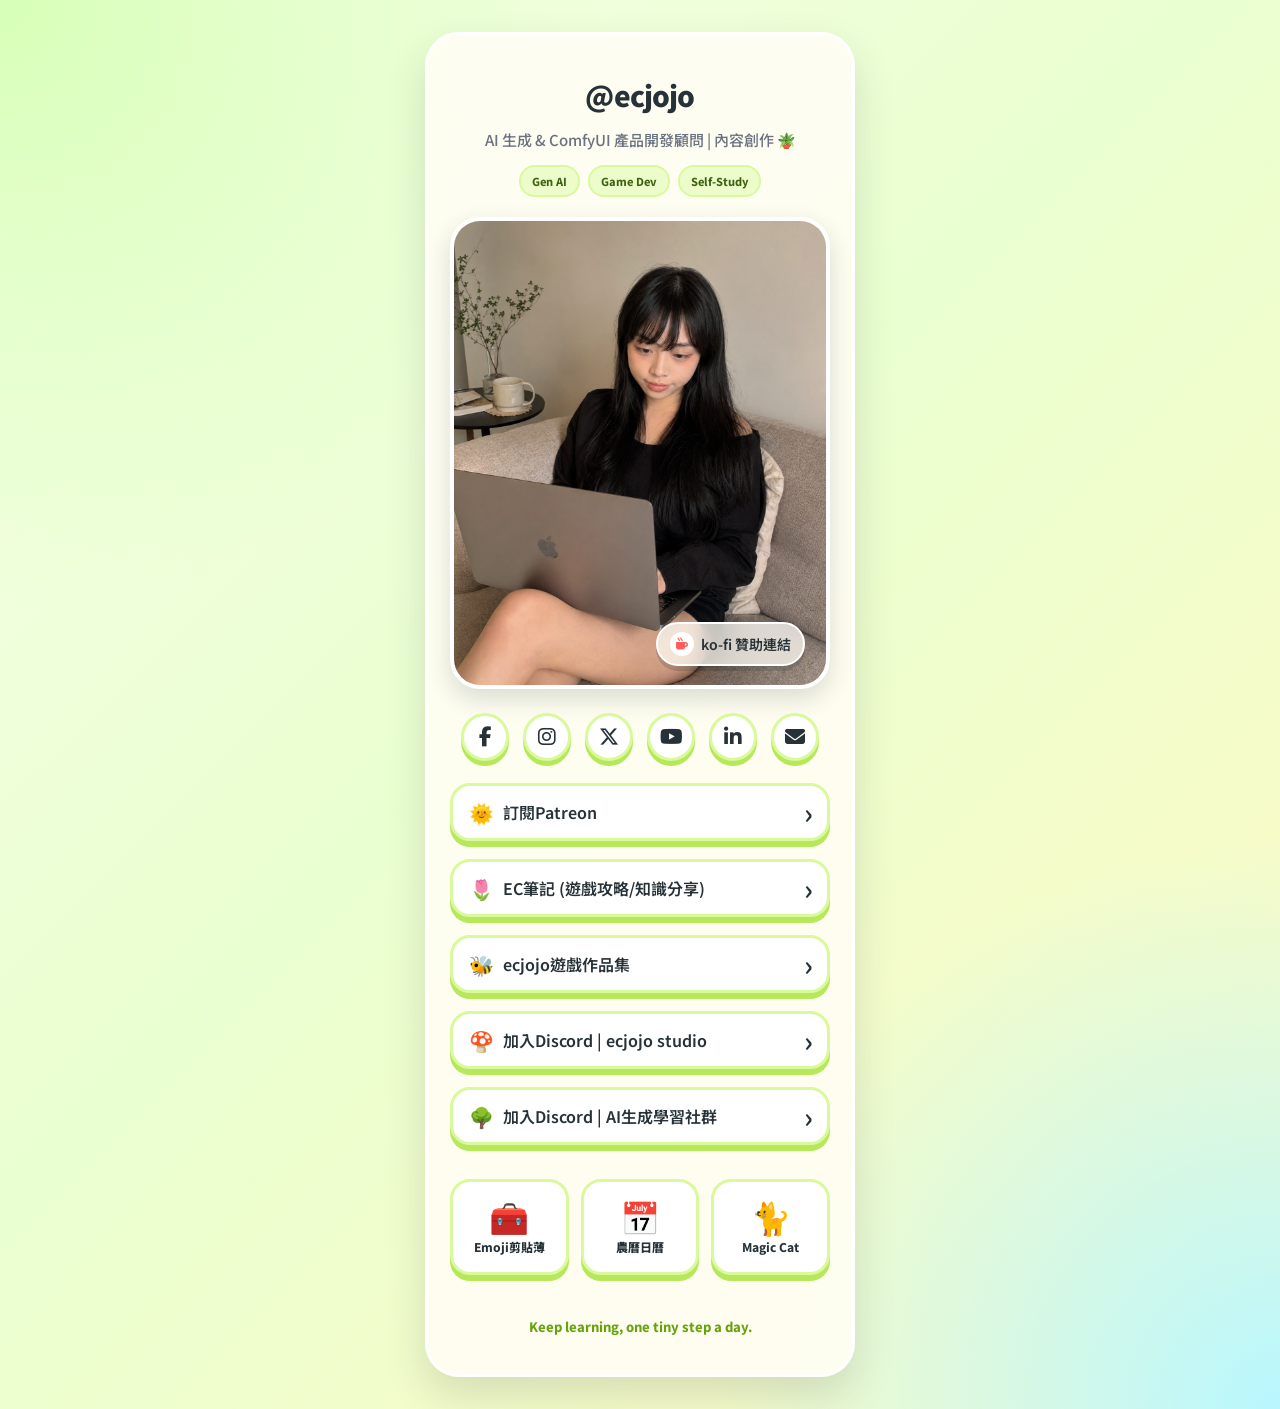
==== index.html @ 1afd91d9 "TT" ====
<!DOCTYPE html>
<html lang="zh-Hant">
<head>
  <meta charset="UTF-8" />
  <meta name="viewport" content="width=device-width, initial-scale=1.0" />

  <title>@ecjojo - GenAI & GameDev</title>
  <meta name="description" content="JoJo 的個人連結頁面，分享 AI、學習筆記、創作與日常。" />


  <link rel="stylesheet" href="style.css" />

  <link rel="preconnect" href="https://fonts.googleapis.com">
  <link rel="preconnect" href="https://fonts.gstatic.com" crossorigin>
  <link
    href="https://fonts.googleapis.com/css2?family=Noto+Sans+TC:wght@400;500;700;900&display=swap"
    rel="stylesheet"
  />

  <!-- Brand Icons -->
  <link
    rel="stylesheet"
    href="https://cdnjs.cloudflare.com/ajax/libs/font-awesome/6.5.2/css/all.min.css"
  />
</head>

<body>
  <main class="page">
    <section class="card">

      <h1>@ecjojo</h1>

      <p class="bio">
        AI 生成 & ComfyUI 產品開發顧問 | 內容創作 🪴
      </p>

      <div class="badge-row">
        <span class="badge">Gen AI</span>
        <span class="badge">Game Dev</span>
        <span class="badge">Self-Study</span>
      </div>

      <div class="avatar-wrap">
        <img
          class="avatar"
          src="img/home_work_3.png"
          alt="JoJo avatar"
        />

        <a
          class="kofi-badge"
          href="https://ko-fi.com/ecjojo"
          target="_blank"
          rel="noopener noreferrer"
          aria-label="贊助 JoJo on Ko-fi"
          title="贊助 JoJo"
        >
          <span class="kofi-icon">
            <i class="fa-solid fa-mug-hot"></i>
          </span>
          <span>ko-fi 贊助連結</span>
        </a>
      </div>


      
      <nav class="social-links" aria-label="社交平台連結">


        <a
          class="social-button"
          href="https://www.facebook.com/chauyihei"
          target="_blank"
          rel="noopener noreferrer"
          aria-label="Facebook"
          title="Facebook"
        >
          <i class="fa-brands fa-facebook-f"></i>
        </a>

        <a
          class="social-button"
          href="https://www.instagram.com/ecjojo"
          target="_blank"
          rel="noopener noreferrer"
          aria-label="Instagram"
          title="Instagram"
        >
          <i class="fa-brands fa-instagram"></i>
        </a>

        <a
          class="social-button"
          href="https://x.com/ecjojoDev"
          target="_blank"
          rel="noopener noreferrer"
          aria-label="X"
          title="X"
        >
          <i class="fa-brands fa-x-twitter"></i>
        </a>

        <a
          class="social-button"
          href="https://youtube.com/@ecjojoDev"
          target="_blank"
          rel="noopener noreferrer"
          aria-label="YouTube"
          title="YouTube"
        >
          <i class="fa-brands fa-youtube"></i>
        </a>

        <a
        class="social-button"
        href="https://www.linkedin.com/in/ecjojo/"
        target="_blank"
        rel="noopener noreferrer"
        aria-label="LinkedIn"
        title="LinkedIn"
      >
        <i class="fa-brands fa-linkedin-in"></i>
      </a>

        <a
          class="social-button"
          href="mailto:ecjojostudio@gmail.com"
          aria-label="Email"
          title="Email"
        >
          <i class="fa-solid fa-envelope"></i>
        </a>
      </nav>
      <nav class="links" aria-label="個人連結">

        <a class="link-button" href="https://www.patreon.com/cw/ecjojoDev" target="_blank" rel="noopener noreferrer">
          <span class="icon">🌞</span>
          訂閱Patreon
          <span class="arrow">›</span>
        </a>

        <a class="link-button" href="https://ecjojo.blogspot.com/" target="_blank" rel="noopener noreferrer">
          <span class="icon">🌷</span>
          EC筆記 (遊戲攻略/知識分享)
          <span class="arrow">›</span>
        </a>

        <a class="link-button" href="https://ecjojo.itch.io/" target="_blank" rel="noopener noreferrer">
          <span class="icon">🐝</span>
          ecjojo遊戲作品集
          <span class="arrow">›</span>
        </a>

        <a class="link-button" href="https://discord.gg/2ZTYwAYaka" target="_blank" rel="noopener noreferrer">
          <span class="icon">🍄</span>
          加入Discord | ecjojo studio
          <span class="arrow">›</span>
        </a>

                <a class="link-button" href="https://discord.gg/7cDb4vSH3z" target="_blank" rel="noopener noreferrer">
          <span class="icon">🌳</span>
          加入Discord | AI生成學習社群
          <span class="arrow">›</span>
        </a>

      </nav>

      <section class="tools-section" aria-labelledby="tools-title">

        <nav class="tool-links" aria-label="實用工具連結">
          <a
            class="tool-button"
            href="https://ecjojo.github.io/toolbox/"
            target="_blank"
            rel="noopener noreferrer"
            aria-label="EC 工具箱"
            title="EC 工具箱"
          >
            <span class="tool-emoji" aria-hidden="true">🧰</span>
            <span class="tool-name">Emoji剪貼薄</span>
          </a>

          <a
            class="tool-button"
            href="https://eccalendar.vercel.app/"
            target="_blank"
            rel="noopener noreferrer"
            aria-label="EC 日曆"
            title="EC 日曆"
          >
            <span class="tool-emoji" aria-hidden="true">📅</span>
            <span class="tool-name">農曆日曆</span>
          </a>

          <a
            class="tool-button"
            href="https://magic-cat.vercel.app/"
            target="_blank"
            rel="noopener noreferrer"
            aria-label="Magic Cat"
            title="Magic Cat"
          >
            <span class="tool-emoji" aria-hidden="true">🐈</span>
            <span class="tool-name">Magic Cat</span>
          </a>
        </nav>
      </section>


      <footer>
        <p>Keep learning, one tiny step a day.</p>
      </footer>

    </section>
  </main>
</body>
</html>
---- style.css ----
:root {
  --green: #58cc02;
  --green-dark: #46a302;
  --green-light: #d7ffb8;
  --yellow: #ffc800;
  --cream: #fffdf4;
  --text: #263238;
  --muted: #6b7280;
  --border: #d9f99d;
  --shadow: 0 18px 40px rgba(38, 50, 56, 0.15);
}

* {
  box-sizing: border-box;
}

html {
  min-height: 100%;
}

body {
  margin: 0;
  min-height: 100vh;
  font-family: "Noto Sans TC", system-ui, -apple-system, BlinkMacSystemFont, sans-serif;
  color: var(--text);
  background:
    radial-gradient(circle at top left, #d7ffb8 0, transparent 32%),
    radial-gradient(circle at bottom right, #b8f7ff 0, transparent 30%),
    linear-gradient(135deg, #f7ffe8 0%, #eaffd0 45%, #fef9c3 100%);
}

.page {
  min-height: 100vh;
  padding: 32px 16px;
  display: flex;
  align-items: center;
  justify-content: center;
}

.card {
  position: relative;
  width: 100%;
  max-width: 430px;
  padding: 34px 22px 38px;
  background: rgba(255, 253, 244, 0.92);
  border: 3px solid #ffffff;
  border-radius: 34px;
  box-shadow: var(--shadow);
  text-align: center;
  overflow: hidden;
}

.card > * {
  position: relative;
  z-index: 1;
}

h1 {
  margin: 6px 0 12px;
  font-size: 28px;
  font-weight: 900;
  letter-spacing: -0.03em;
}

.bio {
  margin: 0 auto;
  max-width: 340px;
  font-size: 15px;
  line-height: 1.7;
  color: var(--muted);
  font-weight: 500;
}

.badge-row {
  display: flex;
  justify-content: center;
  flex-wrap: wrap;
  gap: 8px;
  margin: 12px 0 20px;
}

.badge {
  padding: 6px 11px;
  border-radius: 999px;
  background: #ecfccb;
  border: 2px solid var(--border);
  color: #3f6212;
  font-size: 11px;
  font-weight: 800;
}

/* Avatar image + Ko-fi badge */
.avatar-wrap {
  position: relative;
  width: 100%;
  max-width: 380px;
  margin: 0 auto 24px;
}

.avatar {
  display: block;
  width: 100%;
  max-width: 100%;
  border-radius: 30px;
  border: 4px solid white;
  background: #e0f2fe;
  box-shadow: 0 10px 24px rgba(38, 50, 56, 0.16);
}

.kofi-badge {
  position: absolute;
  right: 25px;
  bottom: 23px;
  display: inline-flex;
  align-items: center;
  gap: 7px;
  padding: 8px 12px;
  color: var(--text);
  background: rgba(255, 253, 244, 0.75);
  border: 2px solid #ffffff;
  border-radius: 999px;
  text-decoration: none;

  font-size: 14px;
  font-weight: 600;
  line-height: 1;

  box-shadow: 0 5px 0 rgba(38, 50, 56, 0.18);
  backdrop-filter: blur(8px);
  -webkit-backdrop-filter: blur(8px);

  transform: translateY(0);
  transition:
    transform 0.16s ease,
    box-shadow 0.16s ease,
    background 0.16s ease;
}

.kofi-badge:hover {
  transform: translateY(2px);
  box-shadow: 0 3px 0 rgba(38, 50, 56, 0.18);
  background: #ffffff;
}

.kofi-badge:active {
  transform: translateY(5px);
  box-shadow: 0 0 0 rgba(38, 50, 56, 0.18);
}

.kofi-icon {
  width: 24px;
  height: 24px;

  display: inline-flex;
  align-items: center;
  justify-content: center;

  color: #ff5e5b;
  background: #ffffff;
  border-radius: 30px;
  font-size: 12px;
}

/* Main buttons */
.links {
  display: flex;
  flex-direction: column;
  gap: 18px;
}

.link-button {
  display: flex;
  align-items: center;
  gap: 8px;
  min-height: 48px;
  padding: 12px 14px;
  color: var(--text);
  background: white;
  border: 3px solid #d9f99d;
  border-radius: 20px;
  text-decoration: none;
  font-size: 16px;
  font-weight: 600;
  box-shadow: 0 6px 0 #b6e85a;
  transform: translateY(0);
  transition:
    transform 0.16s ease,
    box-shadow 0.16s ease,
    background 0.16s ease,
    border-color 0.16s ease;
}

.link-button:hover {
  transform: translateY(3px);
  box-shadow: 0 3px 0 #b6e85a;
  background: #f7fee7;
  border-color: var(--green);
}

.link-button:active {
  transform: translateY(6px);
  box-shadow: 0 0 0 #b6e85a;
}

.link-button.primary {
  background: var(--green);
  color: white;
  border-color: var(--green-dark);
  box-shadow: 0 6px 0 var(--green-dark);
}

.link-button.primary:hover {
  background: #61d60a;
}

/* Utility tools */
.tools-section {
  margin-top: 34px;
}

.tools-section h2 {
  margin: 0 0 16px;
  font-size: 20px;
  font-weight: 900;
  letter-spacing: 0.04em;
}

.tool-links {
  display: grid;
  grid-template-columns: repeat(3, minmax(0, 1fr));
  gap: 12px;
}

.tool-button {
  min-width: 0;
  min-height: 96px;
  padding: 12px 6px;
  display: flex;
  flex-direction: column;
  align-items: center;
  justify-content: center;
  gap: 7px;
  color: var(--text);
  background: #ffffff;
  border: 3px solid #d9f99d;
  border-radius: 20px;
  box-shadow: 0 6px 0 #b6e85a;
  text-decoration: none;
  transform: translateY(0);
  transition:
    transform 0.16s ease,
    box-shadow 0.16s ease,
    background 0.16s ease,
    border-color 0.16s ease;
}

.tool-button:hover {
  transform: translateY(3px);
  box-shadow: 0 3px 0 #b6e85a;
  background: #f7fee7;
  border-color: var(--green);
}

.tool-button:active {
  transform: translateY(6px);
  box-shadow: 0 0 0 #b6e85a;
}

.tool-emoji {
  font-size: 32px;
  line-height: 1;
}

.tool-name {
  max-width: 100%;
  overflow: hidden;
  font-size: 12px;
  font-weight: 800;
  line-height: 1.3;
  text-overflow: ellipsis;
  white-space: nowrap;
}

.icon {
  width: 28px;
  height: 28px;
  display: inline-flex;
  align-items: center;
  justify-content: center;
  font-size: 20px;
}

.arrow {
  margin-left: auto;
  font-size: 28px;
  line-height: 1;
}

/* Social buttons */
.social-links {
  display: flex;
  justify-content: center;
  align-items: center;
  gap: 14px;
  margin-bottom: 22px;
}

.social-button {
  width: 48px;
  height: 48px;
  display: inline-flex;
  align-items: center;
  justify-content: center;
  color: var(--text);
  background: #ffffff;
  border: 3px solid #d9f99d;
  border-radius: 50%;
  text-decoration: none;
  font-size: 20px;
  box-shadow: 0 5px 0 #b6e85a;
  transform: translateY(0);
  transition:
    transform 0.16s ease,
    box-shadow 0.16s ease,
    background 0.16s ease,
    border-color 0.16s ease,
    color 0.16s ease;
}

.social-button:hover {
  transform: translateY(3px);
  box-shadow: 0 2px 0 #b6e85a;
  background: #f7fee7;
  border-color: var(--green);
  color: var(--green-dark);
}

footer {
  margin-top: 42px;
  color: #65a30d;
  font-size: 13px;
  font-weight: 800;
}

footer p {
  margin: 0;
}

@keyframes floaty {
  0%, 100% {
    transform: translateY(0) rotate(-2deg);
  }

  50% {
    transform: translateY(-7px) rotate(2deg);
  }
}

@media (max-width: 420px) {
  .page {
    padding: 20px 12px;
  }

  .card {
    border-radius: 28px;
    padding: 28px 16px 22px;
  }

  h1 {
    font-size: 24px;
  }

  .avatar-wrap {
    max-width: 100%;
  }


  .kofi-icon {
    width: 20px;
    height: 20px;
    font-size: 10px;
    border-radius: 7px;
  }

  .social-links {
    gap: 10px;
  }

  .social-button {
    width: 44px;
    height: 44px;
    font-size: 18px;
  }

  .link-button {
    min-height: 56px;
    font-size: 14px;
  }

  .tool-links {
    gap: 8px;
  }

  .tool-button {
    min-height: 88px;
    border-radius: 16px;
  }

  .tool-emoji {
    font-size: 28px;
  }

  .tool-name {
    font-size: 11px;
  }
}
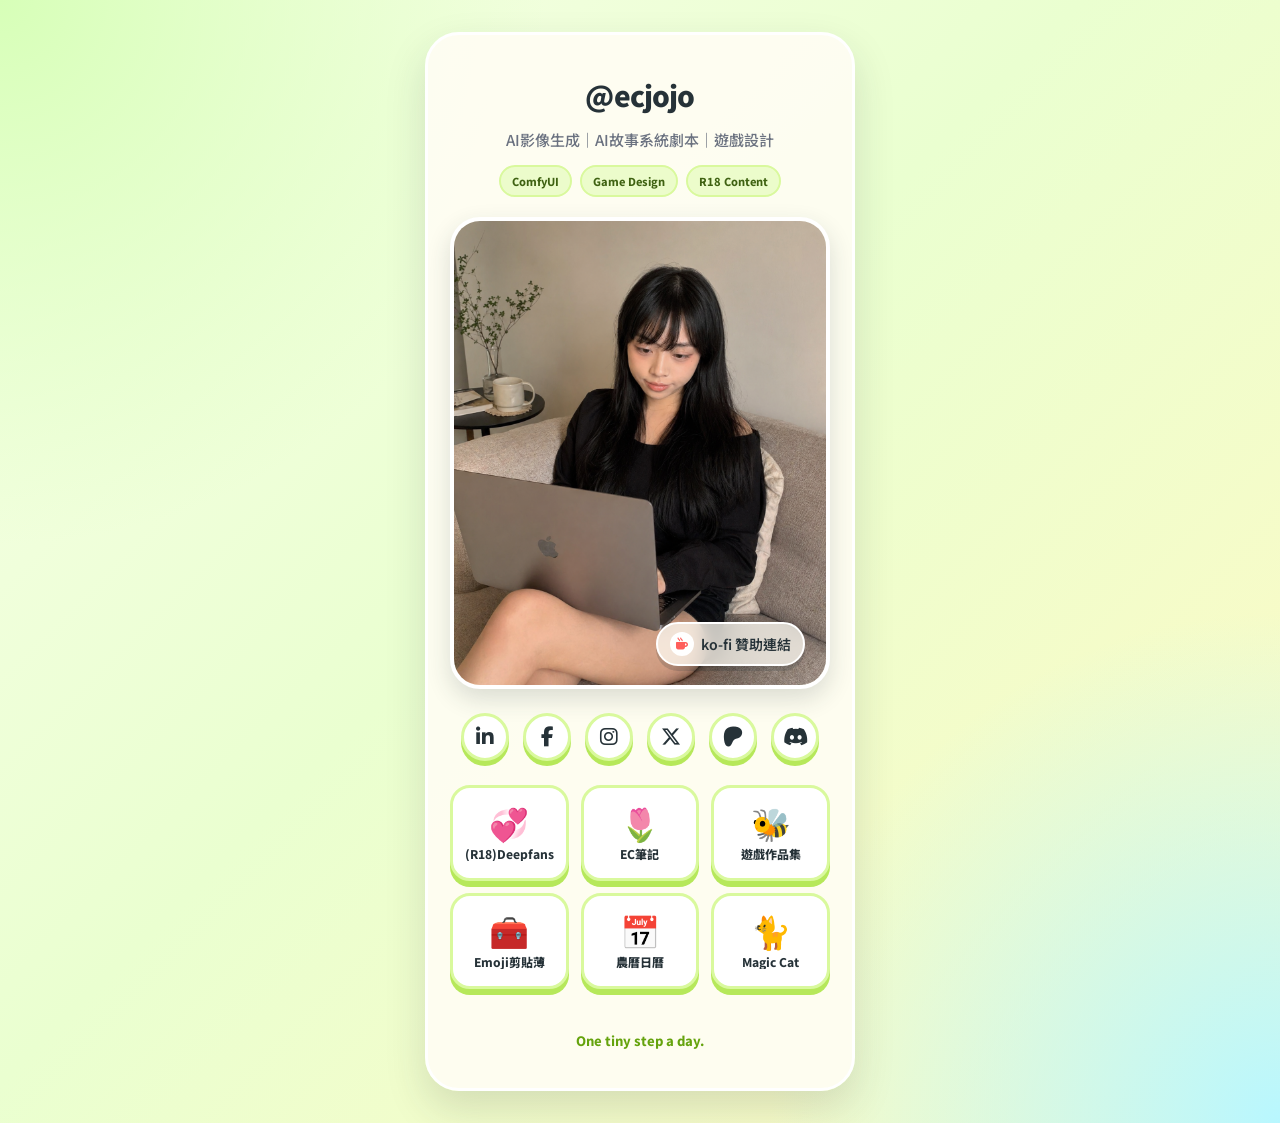
==== commit 54709471: "update" ====
--- a/index.html
+++ b/index.html
@@ -1,5 +1,6 @@
 <!DOCTYPE html>
 <html lang="zh-Hant">
+
 <head>
   <meta charset="UTF-8" />
   <meta name="viewport" content="width=device-width, initial-scale=1.0" />
@@ -12,16 +13,11 @@
 
   <link rel="preconnect" href="https://fonts.googleapis.com">
   <link rel="preconnect" href="https://fonts.gstatic.com" crossorigin>
-  <link
-    href="https://fonts.googleapis.com/css2?family=Noto+Sans+TC:wght@400;500;700;900&display=swap"
-    rel="stylesheet"
-  />
+  <link href="https://fonts.googleapis.com/css2?family=Noto+Sans+TC:wght@400;500;700;900&display=swap"
+    rel="stylesheet" />
 
   <!-- Brand Icons -->
-  <link
-    rel="stylesheet"
-    href="https://cdnjs.cloudflare.com/ajax/libs/font-awesome/6.5.2/css/all.min.css"
-  />
+  <link rel="stylesheet" href="https://cdnjs.cloudflare.com/ajax/libs/font-awesome/6.5.2/css/all.min.css" />
 </head>
 
 <body>
@@ -31,30 +27,20 @@
       <h1>@ecjojo</h1>
 
       <p class="bio">
-        AI 生成 & ComfyUI 產品開發顧問 | 內容創作 🪴
+        AI影像生成｜AI故事系統劇本｜遊戲設計
       </p>
 
       <div class="badge-row">
-        <span class="badge">Gen AI</span>
-        <span class="badge">Game Dev</span>
-        <span class="badge">Self-Study</span>
+        <span class="badge">ComfyUI</span>
+        <span class="badge">Game Design</span>
+        <span class="badge">R18 Content</span>
       </div>
 
       <div class="avatar-wrap">
-        <img
-          class="avatar"
-          src="img/home_work_3.png"
-          alt="JoJo avatar"
-        />
+        <img class="avatar" src="img/home_work_3.png" alt="JoJo avatar" />
 
-        <a
-          class="kofi-badge"
-          href="https://ko-fi.com/ecjojo"
-          target="_blank"
-          rel="noopener noreferrer"
-          aria-label="贊助 JoJo on Ko-fi"
-          title="贊助 JoJo"
-        >
+        <a class="kofi-badge" href="https://ko-fi.com/ecjojo" target="_blank" rel="noopener noreferrer"
+          aria-label="贊助 JoJo on Ko-fi" title="贊助 JoJo">
           <span class="kofi-icon">
             <i class="fa-solid fa-mug-hot"></i>
           </span>
@@ -63,143 +49,75 @@
       </div>
 
 
-      
+
       <nav class="social-links" aria-label="社交平台連結">
 
-
-        <a
-          class="social-button"
-          href="https://www.facebook.com/chauyihei"
-          target="_blank"
-          rel="noopener noreferrer"
-          aria-label="Facebook"
-          title="Facebook"
-        >
+        <a class="social-button" href="https://www.linkedin.com/in/ecjojo/" target="_blank" rel="noopener noreferrer"
+          aria-label="LinkedIn" title="LinkedIn">
+          <i class="fa-brands fa-linkedin-in"></i>
+        </a>
+        <a class="social-button" href="https://www.facebook.com/chauyihei" target="_blank" rel="noopener noreferrer"
+          aria-label="Facebook" title="Facebook">
           <i class="fa-brands fa-facebook-f"></i>
         </a>
 
-        <a
-          class="social-button"
-          href="https://www.instagram.com/ecjojo"
-          target="_blank"
-          rel="noopener noreferrer"
-          aria-label="Instagram"
-          title="Instagram"
-        >
+        <a class="social-button" href="https://www.instagram.com/ecjojo" target="_blank" rel="noopener noreferrer"
+          aria-label="Instagram" title="Instagram">
           <i class="fa-brands fa-instagram"></i>
         </a>
 
-        <a
-          class="social-button"
-          href="https://x.com/ecjojoDev"
-          target="_blank"
-          rel="noopener noreferrer"
-          aria-label="X"
-          title="X"
-        >
+        <a class="social-button" href="https://x.com/ecjojoDev" target="_blank" rel="noopener noreferrer" aria-label="X"
+          title="X">
           <i class="fa-brands fa-x-twitter"></i>
         </a>
-
-        <a
-          class="social-button"
-          href="https://youtube.com/@ecjojoDev"
-          target="_blank"
-          rel="noopener noreferrer"
-          aria-label="YouTube"
-          title="YouTube"
-        >
-          <i class="fa-brands fa-youtube"></i>
+        
+        <a class="social-button" href="https://www.patreon.com/cw/ecjojoDev" target="_blank" rel="noopener noreferrer"
+          aria-label="Patreon" title="Patreon">
+          <i class="fa-brands fa-patreon"></i>
         </a>
 
-        <a
-        class="social-button"
-        href="https://www.linkedin.com/in/ecjojo/"
-        target="_blank"
-        rel="noopener noreferrer"
-        aria-label="LinkedIn"
-        title="LinkedIn"
-      >
-        <i class="fa-brands fa-linkedin-in"></i>
-      </a>
-
-        <a
-          class="social-button"
-          href="mailto:ecjojostudio@gmail.com"
-          aria-label="Email"
-          title="Email"
-        >
-          <i class="fa-solid fa-envelope"></i>
-        </a>
-      </nav>
-      <nav class="links" aria-label="個人連結">
-
-        <a class="link-button" href="https://www.patreon.com/cw/ecjojoDev" target="_blank" rel="noopener noreferrer">
-          <span class="icon">🌞</span>
-          訂閱Patreon
-          <span class="arrow">›</span>
-        </a>
-
-        <a class="link-button" href="https://ecjojo.blogspot.com/" target="_blank" rel="noopener noreferrer">
-          <span class="icon">🌷</span>
-          EC筆記 (遊戲攻略/知識分享)
-          <span class="arrow">›</span>
-        </a>
-
-        <a class="link-button" href="https://ecjojo.itch.io/" target="_blank" rel="noopener noreferrer">
-          <span class="icon">🐝</span>
-          ecjojo遊戲作品集
-          <span class="arrow">›</span>
-        </a>
-
-        <a class="link-button" href="https://discord.gg/2ZTYwAYaka" target="_blank" rel="noopener noreferrer">
-          <span class="icon">🍄</span>
-          加入Discord | ecjojo studio
-          <span class="arrow">›</span>
-        </a>
-
-                <a class="link-button" href="https://discord.gg/7cDb4vSH3z" target="_blank" rel="noopener noreferrer">
-          <span class="icon">🌳</span>
-          加入Discord | AI生成學習社群
-          <span class="arrow">›</span>
+                <a class="social-button" href="https://discord.gg/2ZTYwAYaka" target="_blank" rel="noopener noreferrer"
+          aria-label="Discord" title="Discord">
+          <i class="fa-brands fa-discord"></i>
         </a>
 
       </nav>
 
       <section class="tools-section" aria-labelledby="tools-title">
+        <nav class="tool-links" aria-label="實用工具連結">
 
-        <nav class="tool-links" aria-label="實用工具連結">
-          <a
-            class="tool-button"
-            href="https://ecjojo.github.io/toolbox/"
-            target="_blank"
-            rel="noopener noreferrer"
-            aria-label="EC 工具箱"
-            title="EC 工具箱"
-          >
+          <a class="tool-button" href="https://Deepfans.io" target="_blank" rel="noopener noreferrer"
+            aria-label="Deepfans" title="Deepfans">
+            <span class="tool-emoji" aria-hidden="true">💞</span>
+            <span class="tool-name">(R18)Deepfans</span>
+          </a>
+
+          <a class="tool-button" href="https://ecjojo.blogspot.com/" target="_blank" rel="noopener noreferrer"
+            aria-label="EC筆記" title="EC筆記">
+            <span class="tool-emoji" aria-hidden="true">🌷</span>
+            <span class="tool-name">EC筆記</span>
+          </a>
+
+          <a class="tool-button" href="https://ecjojo.itch.io/" target="_blank" rel="noopener noreferrer"
+            aria-label="遊戲作品集" title="遊戲作品集">
+            <span class="tool-emoji" aria-hidden="true">🐝</span>
+            <span class="tool-name">遊戲作品集</span>
+          </a>
+
+          <a class="tool-button" href="https://ecjojo.github.io/toolbox/" target="_blank" rel="noopener noreferrer"
+            aria-label="Emoji剪貼薄" title="Emoji剪貼薄">
             <span class="tool-emoji" aria-hidden="true">🧰</span>
             <span class="tool-name">Emoji剪貼薄</span>
           </a>
 
-          <a
-            class="tool-button"
-            href="https://eccalendar.vercel.app/"
-            target="_blank"
-            rel="noopener noreferrer"
-            aria-label="EC 日曆"
-            title="EC 日曆"
-          >
+          <a class="tool-button" href="https://eccalendar.vercel.app/" target="_blank" rel="noopener noreferrer"
+            aria-label="EC 日曆" title="EC 日曆">
             <span class="tool-emoji" aria-hidden="true">📅</span>
             <span class="tool-name">農曆日曆</span>
           </a>
 
-          <a
-            class="tool-button"
-            href="https://magic-cat.vercel.app/"
-            target="_blank"
-            rel="noopener noreferrer"
-            aria-label="Magic Cat"
-            title="Magic Cat"
-          >
+          <a class="tool-button" href="https://magic-cat.vercel.app/" target="_blank" rel="noopener noreferrer"
+            aria-label="Magic Cat" title="Magic Cat">
             <span class="tool-emoji" aria-hidden="true">🐈</span>
             <span class="tool-name">Magic Cat</span>
           </a>
@@ -207,11 +125,13 @@
       </section>
 
 
+
       <footer>
-        <p>Keep learning, one tiny step a day.</p>
+        <p>One tiny step a day.</p>
       </footer>
 
     </section>
   </main>
 </body>
-</html>
+
+</html>
--- a/style.css
+++ b/style.css
@@ -215,7 +215,7 @@
 
 /* Utility tools */
 .tools-section {
-  margin-top: 34px;
+  margin-top: 24px;
 }
 
 .tools-section h2 {
@@ -239,7 +239,7 @@
   flex-direction: column;
   align-items: center;
   justify-content: center;
-  gap: 7px;
+  gap: 8px;
   color: var(--text);
   background: #ffffff;
   border: 3px solid #d9f99d;
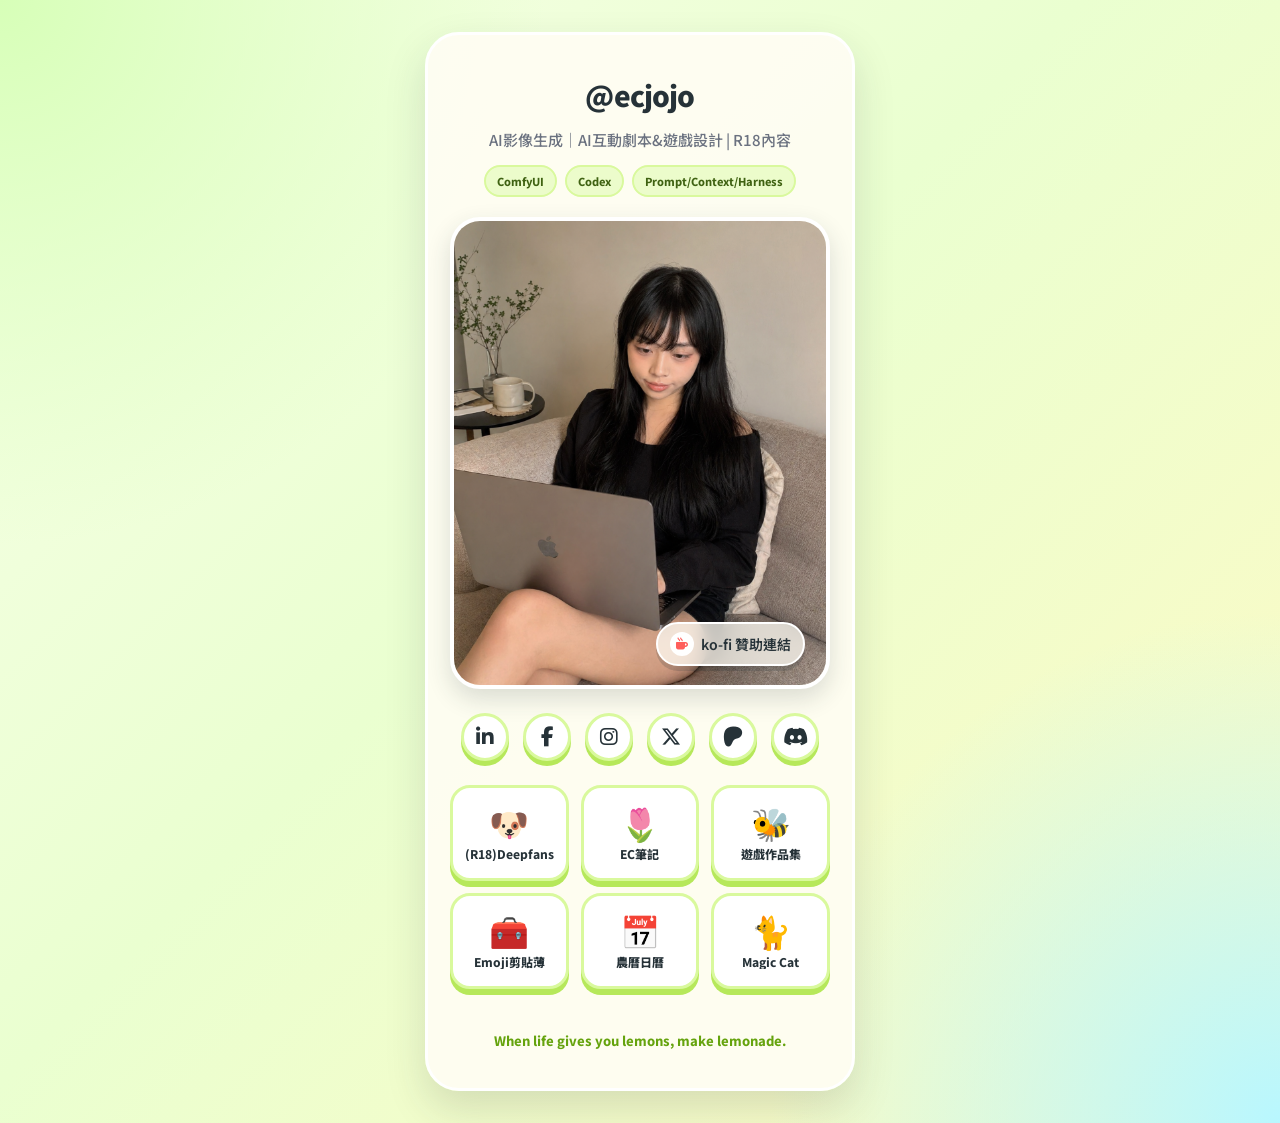
==== commit 07f9a036: "LL" ====
--- a/index.html
+++ b/index.html
@@ -27,13 +27,13 @@
       <h1>@ecjojo</h1>
 
       <p class="bio">
-        AI影像生成｜AI故事系統劇本｜遊戲設計
+        AI影像生成｜AI互動劇本&遊戲設計 | R18內容
       </p>
 
       <div class="badge-row">
         <span class="badge">ComfyUI</span>
-        <span class="badge">Game Design</span>
-        <span class="badge">R18 Content</span>
+        <span class="badge">Codex</span>
+        <span class="badge">Prompt/Context/Harness</span>
       </div>
 
       <div class="avatar-wrap">
@@ -88,7 +88,7 @@
 
           <a class="tool-button" href="https://Deepfans.io" target="_blank" rel="noopener noreferrer"
             aria-label="Deepfans" title="Deepfans">
-            <span class="tool-emoji" aria-hidden="true">💞</span>
+            <span class="tool-emoji" aria-hidden="true">🐶</span>
             <span class="tool-name">(R18)Deepfans</span>
           </a>
 
@@ -127,7 +127,7 @@
 
 
       <footer>
-        <p>One tiny step a day.</p>
+        <p>When life gives you lemons, make lemonade.</p>
       </footer>
 
     </section>
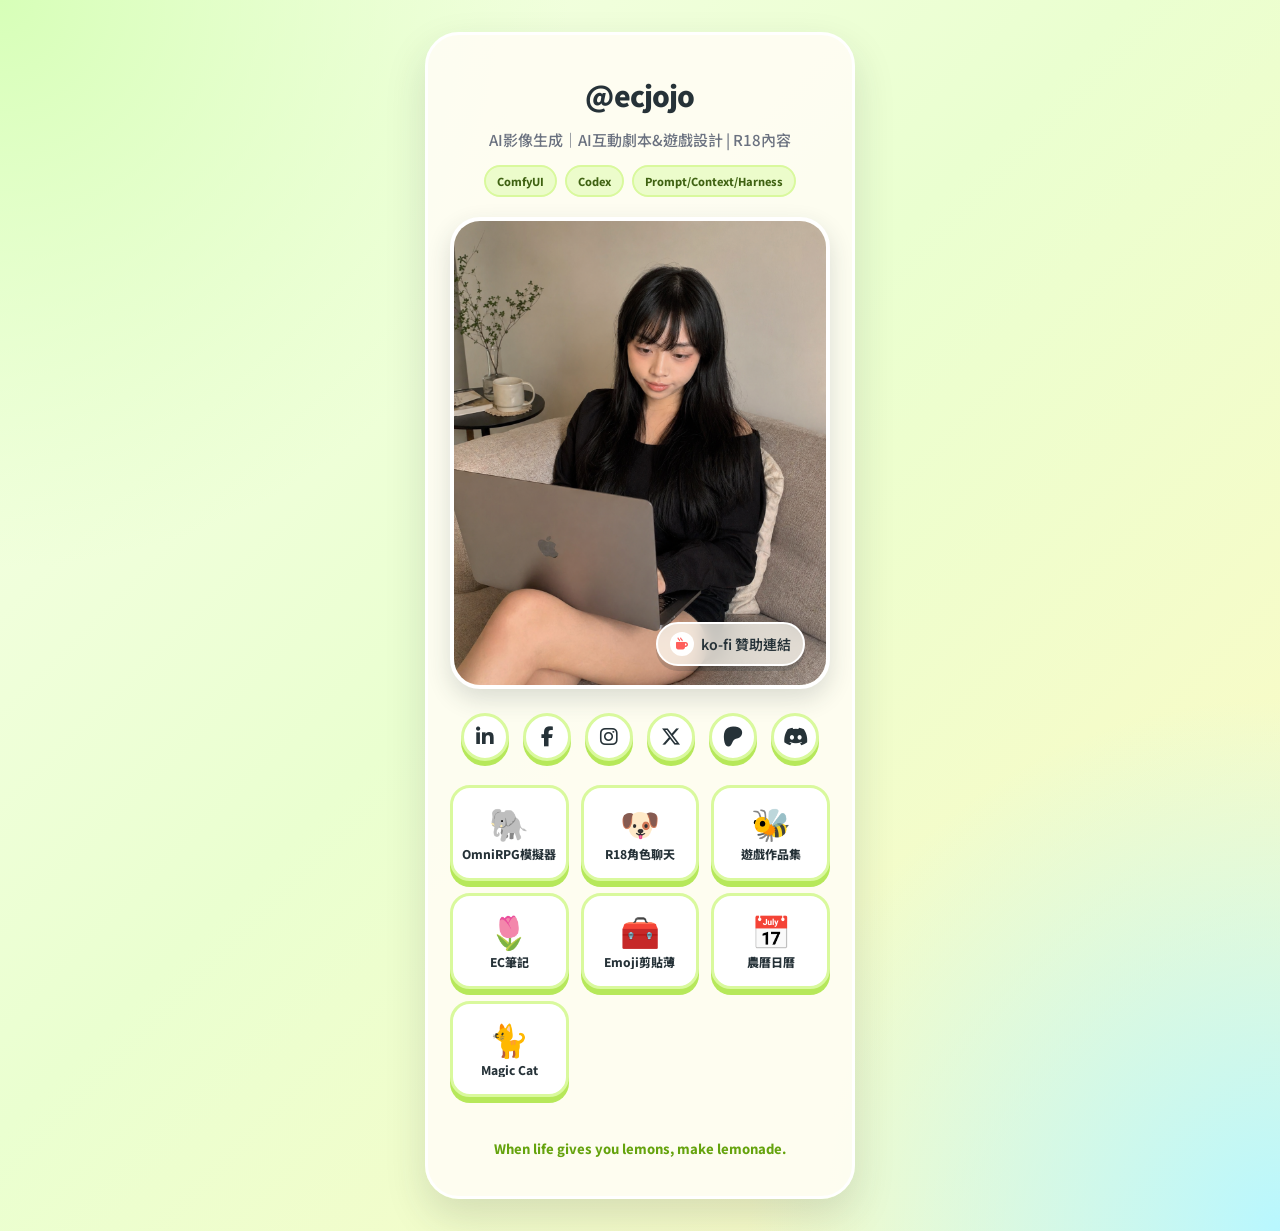
==== commit b06fb46c: "cc" ====
--- a/index.html
+++ b/index.html
@@ -86,16 +86,17 @@
       <section class="tools-section" aria-labelledby="tools-title">
         <nav class="tool-links" aria-label="實用工具連結">
 
+                    <a class="tool-button" href="https://omnirpg.cc/" target="_blank" rel="noopener noreferrer"
+            aria-label="Deepfans" title="Deepfans">
+            <span class="tool-emoji" aria-hidden="true">🐘</span>
+            <span class="tool-name">OmniRPG模擬器</span>
+            
+          </a>
+
           <a class="tool-button" href="https://Deepfans.io" target="_blank" rel="noopener noreferrer"
             aria-label="Deepfans" title="Deepfans">
             <span class="tool-emoji" aria-hidden="true">🐶</span>
-            <span class="tool-name">(R18)Deepfans</span>
-          </a>
-
-          <a class="tool-button" href="https://ecjojo.blogspot.com/" target="_blank" rel="noopener noreferrer"
-            aria-label="EC筆記" title="EC筆記">
-            <span class="tool-emoji" aria-hidden="true">🌷</span>
-            <span class="tool-name">EC筆記</span>
+            <span class="tool-name">R18角色聊天</span>
           </a>
 
           <a class="tool-button" href="https://ecjojo.itch.io/" target="_blank" rel="noopener noreferrer"
@@ -103,6 +104,12 @@
             <span class="tool-emoji" aria-hidden="true">🐝</span>
             <span class="tool-name">遊戲作品集</span>
           </a>
+          <a class="tool-button" href="https://ecjojo.blogspot.com/" target="_blank" rel="noopener noreferrer"
+            aria-label="EC筆記" title="EC筆記">
+            <span class="tool-emoji" aria-hidden="true">🌷</span>
+            <span class="tool-name">EC筆記</span>
+          </a>
+
 
           <a class="tool-button" href="https://ecjojo.github.io/toolbox/" target="_blank" rel="noopener noreferrer"
             aria-label="Emoji剪貼薄" title="Emoji剪貼薄">
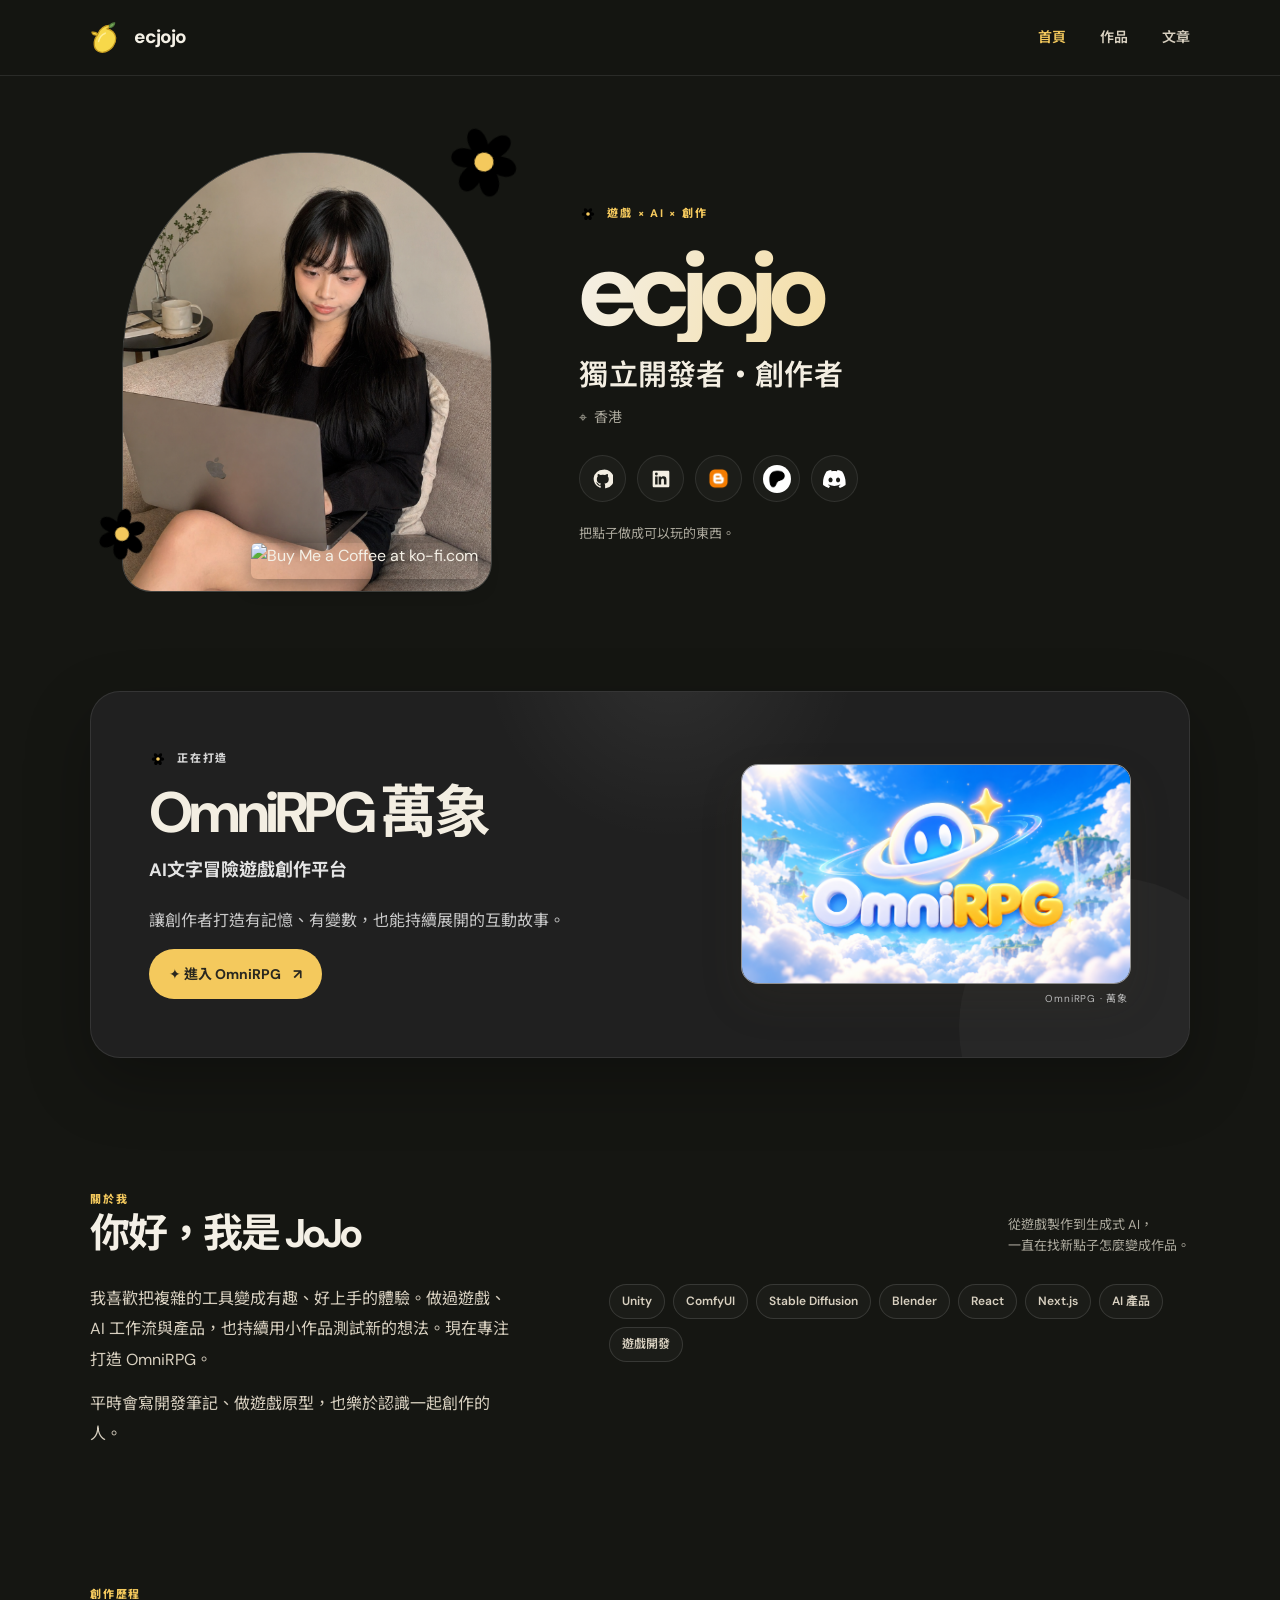
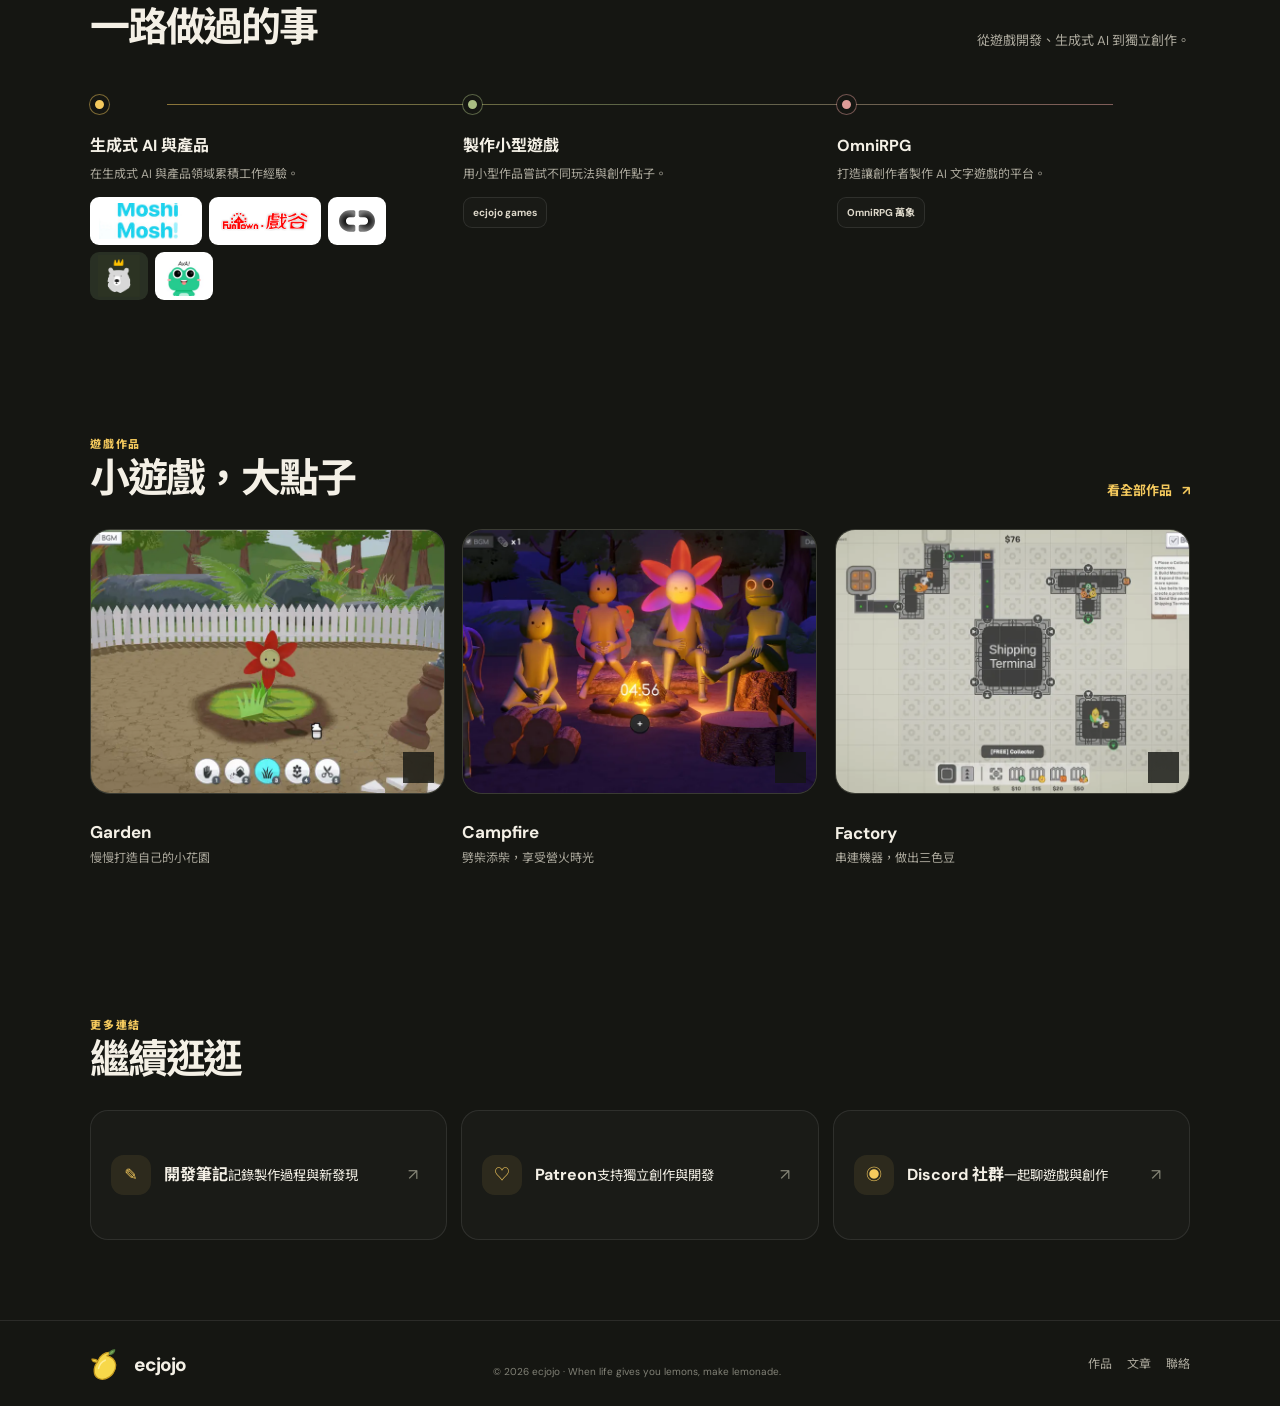
==== commit 9e8c514e: "改版個人網站並發布文章範例" ====
--- a/index.html
+++ b/index.html
@@ -1,144 +1,56 @@
-<!DOCTYPE html>
+<!doctype html>
 <html lang="zh-Hant">
-
 <head>
-  <meta charset="UTF-8" />
-  <meta name="viewport" content="width=device-width, initial-scale=1.0" />
-
-  <title>@ecjojo - GenAI & GameDev</title>
-  <meta name="description" content="JoJo 的個人連結頁面，分享 AI、學習筆記、創作與日常。" />
-
-
-  <link rel="stylesheet" href="style.css" />
-
-  <link rel="preconnect" href="https://fonts.googleapis.com">
-  <link rel="preconnect" href="https://fonts.gstatic.com" crossorigin>
-  <link href="https://fonts.googleapis.com/css2?family=Noto+Sans+TC:wght@400;500;700;900&display=swap"
-    rel="stylesheet" />
-
-  <!-- Brand Icons -->
-  <link rel="stylesheet" href="https://cdnjs.cloudflare.com/ajax/libs/font-awesome/6.5.2/css/all.min.css" />
+  <meta charset="utf-8"><meta name="viewport" content="width=device-width, initial-scale=1">
+  <meta name="theme-color" content="#151612"><meta name="description" content="ecjojo 的個人網站，分享遊戲開發、生成式 AI 與 OmniRPG。">
+  <meta property="og:title" content="ecjojo｜遊戲與 AI 創作"><meta property="og:description" content="做遊戲、做工具，也探索 AI 可以帶來什麼。">
+  <title>ecjojo｜遊戲與 AI 創作</title><link rel="stylesheet" href="assets/site.css"><link rel="icon" href="assets/flower.svg" type="image/svg+xml">
+  <script src="assets/site.js" defer></script>
 </head>
-
 <body>
-  <main class="page">
-    <section class="card">
-
-      <h1>@ecjojo</h1>
-
-      <p class="bio">
-        AI影像生成｜AI互動劇本&遊戲設計 | R18內容
-      </p>
-
-      <div class="badge-row">
-        <span class="badge">ComfyUI</span>
-        <span class="badge">Codex</span>
-        <span class="badge">Prompt/Context/Harness</span>
+  <header class="site-header"><div class="container header-inner">
+    <a class="brand" href="./" aria-label="ecjojo 首頁"><img class="brand-mark" src="assets/lemon.svg" alt=""><span>ecjojo</span></a>
+    <nav class="desktop-nav" aria-label="主要導覽"><a aria-current="page" href="./">首頁</a><a href="projects/">作品</a><a href="articles/">文章</a></nav>
+    <button class="menu-toggle" aria-expanded="false" aria-controls="mobile-nav" aria-label="開啟選單"><svg viewBox="0 0 24 24" fill="none" stroke="currentColor" stroke-width="2"><path d="M4 7h16M4 12h16M4 17h16"/></svg></button>
+    <nav id="mobile-nav" class="mobile-nav" aria-label="手機導覽"><a aria-current="page" href="./">首頁</a><a href="projects/">作品</a><a href="articles/">文章</a></nav>
+  </div></header>
+  <main class="page-main">
+    <section class="container hero">
+      <div class="hero-art reveal"><img class="hero-photo" src="img/home_work_3.png" alt="JoJo 使用電腦創作"><img class="hero-flower hero-flower-a" src="assets/flower.svg" alt=""><img class="hero-flower hero-flower-b" src="assets/flower.svg" alt=""><a class="hero-kofi" href="https://ko-fi.com/C0C7D0QCM" target="_blank" rel="noopener noreferrer" aria-label="在 Ko-fi 支持 ecjojo" title="Ko-fi"><img height="36" style="border:0;height:36px" src="https://storage.ko-fi.com/cdn/kofi6.png?v=6" alt="Buy Me a Coffee at ko-fi.com"></a></div>
+      <div class="hero-copy reveal"><p class="eyebrow"><img class="eyebrow-flower" src="assets/flower.svg" alt="">遊戲 × AI × 創作</p><h1>ecjojo</h1><p class="hero-role">獨立開發者・創作者</p><p class="hero-location"><span aria-hidden="true">⌖</span> 香港</p>
+        <nav class="social-icons" aria-label="社群連結">
+          <a class="social-icon" href="https://github.com/ecjojo" target="_blank" rel="noopener noreferrer" aria-label="GitHub" title="GitHub" data-label="GitHub"><svg viewBox="0 0 24 24" aria-hidden="true"><path fill="currentColor" d="M12 .8a11.2 11.2 0 0 0-3.54 21.83c.56.1.77-.24.77-.54v-2.1c-3.14.68-3.8-1.33-3.8-1.33-.51-1.3-1.25-1.65-1.25-1.65-1.02-.7.08-.69.08-.69 1.13.08 1.73 1.16 1.73 1.16 1 .1.82 2.04 3.02 1.53.1-.72.4-1.2.71-1.48-2.5-.28-5.13-1.25-5.13-5.56 0-1.23.44-2.23 1.16-3.01-.12-.28-.5-1.43.11-2.98 0 0 .94-.3 3.08 1.15a10.7 10.7 0 0 1 5.6 0c2.14-1.45 3.08-1.15 3.08-1.15.61 1.55.23 2.7.12 2.98.72.78 1.15 1.78 1.15 3.01 0 4.32-2.63 5.27-5.14 5.55.4.35.77 1.03.77 2.08v3.08c0 .3.2.65.78.54A11.2 11.2 0 0 0 12 .8Z"/></svg></a>
+          <a class="social-icon" href="https://www.linkedin.com/in/ecjojo/" target="_blank" rel="noopener noreferrer" aria-label="LinkedIn" title="LinkedIn" data-label="LinkedIn"><svg viewBox="0 0 24 24" aria-hidden="true"><path fill="currentColor" d="M20.45 2H3.55C2.7 2 2 2.67 2 3.5v17c0 .83.7 1.5 1.55 1.5h16.9c.85 0 1.55-.67 1.55-1.5v-17c0-.83-.7-1.5-1.55-1.5ZM7.93 18.5H4.96V9h2.97v9.5ZM6.45 7.7a1.72 1.72 0 1 1 0-3.44 1.72 1.72 0 0 1 0 3.44Zm12.05 10.8h-2.97v-4.62c0-1.1-.02-2.52-1.54-2.52-1.54 0-1.78 1.2-1.78 2.44v4.7H9.24V9h2.85v1.3h.04c.4-.75 1.37-1.54 2.82-1.54 3.02 0 3.58 1.99 3.58 4.58v5.16Z"/></svg></a>
+          <a class="social-icon" href="https://ecjojo.blogspot.com/" target="_blank" rel="noopener noreferrer" aria-label="Blogger 日記" title="Blogger" data-label="Blogger"><img class="social-logo social-logo-blogger" src="assets/social/blogger.png" alt=""></a>
+          <a class="social-icon" href="https://www.patreon.com/c/ecjojoDev" target="_blank" rel="noopener noreferrer" aria-label="Patreon" title="Patreon" data-label="Patreon"><img class="social-logo social-logo-patreon" src="assets/social/patreon.png" alt=""></a>
+          <a class="social-icon" href="https://discord.gg/2ZTYwAYaka" target="_blank" rel="noopener noreferrer" aria-label="Discord" title="Discord" data-label="Discord"><img class="social-logo" src="assets/discord-symbol.svg" alt=""></a>
+        </nav><p class="hero-note">把點子做成可以玩的東西。</p>
       </div>
-
-      <div class="avatar-wrap">
-        <img class="avatar" src="img/home_work_3.png" alt="JoJo avatar" />
-
-        <a class="kofi-badge" href="https://ko-fi.com/ecjojo" target="_blank" rel="noopener noreferrer"
-          aria-label="贊助 JoJo on Ko-fi" title="贊助 JoJo">
-          <span class="kofi-icon">
-            <i class="fa-solid fa-mug-hot"></i>
-          </span>
-          <span>ko-fi 贊助連結</span>
-        </a>
+    </section>
+    <section class="container featured section" aria-labelledby="omni-title"><div class="omni-card reveal">
+      <div class="omni-copy"><p class="eyebrow"><img class="eyebrow-flower" src="assets/flower.svg" alt="">正在打造</p><h2 class="omni-title" id="omni-title">OmniRPG <span>萬象</span></h2><p class="omni-lead">AI文字冒險遊戲創作平台</p><p class="omni-description">讓創作者打造有記憶、有變數，也能持續展開的互動故事。</p><a class="button button-primary" href="https://omnirpg.cc/" target="_blank" rel="noopener noreferrer">✦ 進入 OmniRPG <span aria-hidden="true">↗</span></a></div>
+      <div class="story-preview tilt-card"><img src="assets/omnirpg.png" alt="OmniRPG 萬象品牌圖：藍天雲海間的環形星球角色與 OmniRPG 標誌" loading="lazy"><span class="preview-label">OmniRPG · 萬象</span></div>
+    </div></section>
+    <section class="section about-section"><div class="container"><div class="section-head reveal"><div><p class="eyebrow">關於我</p><h2 class="section-title">你好，我是 JoJo</h2></div><p class="section-subtitle">從遊戲製作到生成式 AI，<br>一直在找新點子怎麼變成作品。</p></div>
+      <div class="about-grid"><div class="about-copy reveal"><p>我喜歡把複雜的工具變成有趣、好上手的體驗。做過遊戲、AI 工作流與產品，也持續用小作品測試新的想法。現在專注打造 OmniRPG。</p><p>平時會寫開發筆記、做遊戲原型，也樂於認識一起創作的人。</p></div><div class="skill-groups reveal" aria-label="專業技能"><div class="chips"><span class="chip">Unity</span><span class="chip">ComfyUI</span><span class="chip">Stable Diffusion</span><span class="chip">Blender</span><span class="chip">React</span><span class="chip">Next.js</span><span class="chip">AI 產品</span><span class="chip">遊戲開發</span></div></div></div>
+    </div></section>
+    <section class="section timeline-section"><div class="container"><div class="section-head reveal"><div><p class="eyebrow">創作歷程</p><h2 class="section-title">一路做過的事</h2></div><p class="section-subtitle">從遊戲開發、生成式 AI 到獨立創作。</p></div><div class="timeline">
+      <article class="timeline-item reveal"><span class="timeline-dot"></span><h3 class="timeline-title">生成式 AI 與產品</h3><p class="timeline-desc">在生成式 AI 與產品領域累積工作經驗。</p><div class="company-marks" aria-label="曾任職公司"><span class="company-mark company-logo company-logo-moshi" title="Moshi Mosh AI"><img src="assets/companies/moshi-mosh-ai.png" alt="Moshi Mosh AI"></span><span class="company-mark company-logo" title="戲谷"><img src="assets/companies/funtown.png" alt="戲谷 FunTown"></span><span class="company-mark company-logo" title="Comfy Deploy"><img src="assets/companies/comfydeploy.svg" alt="Comfy Deploy"></span><span class="company-mark company-logo" title="Mighty Bear Games"><img src="assets/companies/mighty-bear-games.png" alt="Mighty Bear Games"></span><span class="company-mark company-logo" title="Avatech AI"><img src="assets/companies/avatech-ai.png" alt="Avatech AI"></span></div></article>
+      <article class="timeline-item reveal"><span class="timeline-dot"></span><h3 class="timeline-title">製作小型遊戲</h3><p class="timeline-desc">用小型作品嘗試不同玩法與創作點子。</p><div class="company-marks"><span class="company-mark">ecjojo games</span></div></article>
+      <article class="timeline-item reveal"><span class="timeline-dot"></span><h3 class="timeline-title">OmniRPG</h3><p class="timeline-desc">打造讓創作者製作 AI 文字遊戲的平台。</p><div class="company-marks"><span class="company-mark">OmniRPG 萬象</span></div></article>
+    </div></div></section>
+    <section class="section games-section"><div class="container"><div class="section-head reveal"><div><p class="eyebrow">遊戲作品</p><h2 class="section-title">小遊戲，大點子</h2></div><a class="text-link" href="projects/">看全部作品 <span aria-hidden="true">↗</span></a></div>
+      <div class="games-grid">
+        <a class="game-card reveal" href="https://ecjojo.itch.io/garden" target="_blank" rel="noopener noreferrer"><span class="game-art tilt-card"><img src="assets/portfolio/garden-gameplay.webp" alt="Garden 實際遊戲畫面動畫" loading="lazy"><span class="art-arrow">↗</span></span><span class="game-meta"><h3>Garden</h3><p>慢慢打造自己的小花園</p></span></a>
+        <a class="game-card reveal" href="https://ecjojo.itch.io/campfire" target="_blank" rel="noopener noreferrer"><span class="game-art tilt-card"><img src="assets/portfolio/campfire-gameplay.webp" alt="Campfire 實際遊戲畫面" loading="lazy"><span class="art-arrow">↗</span></span><span class="game-meta"><h3>Campfire</h3><p>劈柴添柴，享受營火時光</p></span></a>
+        <a class="game-card reveal" href="https://ecjojo.itch.io/factory" target="_blank" rel="noopener noreferrer"><span class="game-art tilt-card"><img src="assets/portfolio/factory-gameplay.webp" alt="Factory 實際遊戲畫面" loading="lazy"><span class="art-arrow">↗</span></span><span class="game-meta"><h3>Factory</h3><p>串連機器，做出三色豆</p></span></a>
       </div>
-
-
-
-      <nav class="social-links" aria-label="社交平台連結">
-
-        <a class="social-button" href="https://www.linkedin.com/in/ecjojo/" target="_blank" rel="noopener noreferrer"
-          aria-label="LinkedIn" title="LinkedIn">
-          <i class="fa-brands fa-linkedin-in"></i>
-        </a>
-        <a class="social-button" href="https://www.facebook.com/chauyihei" target="_blank" rel="noopener noreferrer"
-          aria-label="Facebook" title="Facebook">
-          <i class="fa-brands fa-facebook-f"></i>
-        </a>
-
-        <a class="social-button" href="https://www.instagram.com/ecjojo" target="_blank" rel="noopener noreferrer"
-          aria-label="Instagram" title="Instagram">
-          <i class="fa-brands fa-instagram"></i>
-        </a>
-
-        <a class="social-button" href="https://x.com/ecjojoDev" target="_blank" rel="noopener noreferrer" aria-label="X"
-          title="X">
-          <i class="fa-brands fa-x-twitter"></i>
-        </a>
-        
-        <a class="social-button" href="https://www.patreon.com/cw/ecjojoDev" target="_blank" rel="noopener noreferrer"
-          aria-label="Patreon" title="Patreon">
-          <i class="fa-brands fa-patreon"></i>
-        </a>
-
-                <a class="social-button" href="https://discord.gg/2ZTYwAYaka" target="_blank" rel="noopener noreferrer"
-          aria-label="Discord" title="Discord">
-          <i class="fa-brands fa-discord"></i>
-        </a>
-
-      </nav>
-
-      <section class="tools-section" aria-labelledby="tools-title">
-        <nav class="tool-links" aria-label="實用工具連結">
-
-                    <a class="tool-button" href="https://omnirpg.cc/" target="_blank" rel="noopener noreferrer"
-            aria-label="Deepfans" title="Deepfans">
-            <span class="tool-emoji" aria-hidden="true">🐘</span>
-            <span class="tool-name">OmniRPG模擬器</span>
-            
-          </a>
-
-          <a class="tool-button" href="https://Deepfans.io" target="_blank" rel="noopener noreferrer"
-            aria-label="Deepfans" title="Deepfans">
-            <span class="tool-emoji" aria-hidden="true">🐶</span>
-            <span class="tool-name">R18角色聊天</span>
-          </a>
-
-          <a class="tool-button" href="https://ecjojo.itch.io/" target="_blank" rel="noopener noreferrer"
-            aria-label="遊戲作品集" title="遊戲作品集">
-            <span class="tool-emoji" aria-hidden="true">🐝</span>
-            <span class="tool-name">遊戲作品集</span>
-          </a>
-          <a class="tool-button" href="https://ecjojo.blogspot.com/" target="_blank" rel="noopener noreferrer"
-            aria-label="EC筆記" title="EC筆記">
-            <span class="tool-emoji" aria-hidden="true">🌷</span>
-            <span class="tool-name">EC筆記</span>
-          </a>
-
-
-          <a class="tool-button" href="https://ecjojo.github.io/toolbox/" target="_blank" rel="noopener noreferrer"
-            aria-label="Emoji剪貼薄" title="Emoji剪貼薄">
-            <span class="tool-emoji" aria-hidden="true">🧰</span>
-            <span class="tool-name">Emoji剪貼薄</span>
-          </a>
-
-          <a class="tool-button" href="https://eccalendar.vercel.app/" target="_blank" rel="noopener noreferrer"
-            aria-label="EC 日曆" title="EC 日曆">
-            <span class="tool-emoji" aria-hidden="true">📅</span>
-            <span class="tool-name">農曆日曆</span>
-          </a>
-
-          <a class="tool-button" href="https://magic-cat.vercel.app/" target="_blank" rel="noopener noreferrer"
-            aria-label="Magic Cat" title="Magic Cat">
-            <span class="tool-emoji" aria-hidden="true">🐈</span>
-            <span class="tool-name">Magic Cat</span>
-          </a>
-        </nav>
-      </section>
-
-
-
-      <footer>
-        <p>When life gives you lemons, make lemonade.</p>
-      </footer>
-
-    </section>
+    </div></section>
+    <section class="section outbound-section"><div class="container"><div class="section-head reveal"><div><p class="eyebrow">更多連結</p><h2 class="section-title">繼續逛逛</h2></div></div><div class="outbound-grid">
+      <a class="outbound-card reveal" href="https://ecjojo.blogspot.com/" target="_blank" rel="noopener noreferrer"><span class="outbound-icon">✎</span><span><strong>開發筆記</strong><small>記錄製作過程與新發現</small></span><span class="outbound-arrow">↗</span></a>
+      <a class="outbound-card reveal" href="https://www.patreon.com/c/ecjojoDev" target="_blank" rel="noopener noreferrer"><span class="outbound-icon">♡</span><span><strong>Patreon</strong><small>支持獨立創作與開發</small></span><span class="outbound-arrow">↗</span></a>
+      <a class="outbound-card reveal" href="https://discord.gg/2ZTYwAYaka" target="_blank" rel="noopener noreferrer"><span class="outbound-icon">◉</span><span><strong>Discord 社群</strong><small>一起聊遊戲與創作</small></span><span class="outbound-arrow">↗</span></a>
+    </div></div></section>
   </main>
-</body>
-
-</html>+  <footer class="site-footer"><div class="container footer-main"><a class="brand" href="./"><img class="brand-mark" src="assets/lemon.svg" alt=""><span>ecjojo</span></a><p class="copyright">© 2026 ecjojo · When life gives you lemons, make lemonade.</p><nav class="footer-links" aria-label="頁尾導覽"><a href="projects/">作品</a><a href="articles/">文章</a><a href="https://www.linkedin.com/in/ecjojo/" target="_blank" rel="noopener noreferrer">聯絡</a></nav></div></footer>
+</body></html>
--- a/assets/site.css
+++ b/assets/site.css
@@ -0,0 +1,304 @@
+@import url('https://fonts.googleapis.com/css2?family=DM+Sans:wght@400;500;600;700;800&family=Noto+Sans+TC:wght@400;500;600;700;800&display=swap');
+
+:root{color-scheme:dark;--bg:#151612;--bg-soft:#1b1c17;--panel:#22231d;--cream:#f3eee2;--cream-muted:#d8d0c0;--text:#f4f0e6;--muted:#aca99d;--line:#ffffff18;--gold:#f4c95d;--green:#a9bd82;--pink:#df9c98;--max:1100px;--sans:"DM Sans","Noto Sans TC",system-ui,sans-serif}
+*{box-sizing:border-box}
+html{scroll-behavior:smooth;scroll-padding-top:92px}
+body{margin:0;background:var(--bg);color:var(--text);font-family:var(--sans);font-size:16px;line-height:1.6;-webkit-font-smoothing:antialiased}
+img,svg{max-width:100%}
+img{display:block}
+a{color:inherit;text-decoration:none}
+a:focus-visible,button:focus-visible,input:focus-visible,textarea:focus-visible{outline:3px solid var(--gold);outline-offset:3px}
+button{font:inherit}
+.container{width:min(calc(100% - 40px),var(--max));margin-inline:auto}
+.site-header{height:76px;position:sticky;top:0;z-index:20;background:#151612ed;border-bottom:1px solid var(--line);backdrop-filter:blur(16px)}
+.header-inner{height:100%;display:flex;align-items:center;justify-content:space-between}
+.brand{display:inline-flex;align-items:center;gap:10px;font-weight:800;font-size:19px;letter-spacing:-.05em}
+.brand-mark{display:block;width:34px;height:34px;object-fit:contain;transform:rotate(-8deg)}
+.desktop-nav{display:flex;align-items:center;gap:34px;color:var(--cream-muted);font-size:14px;font-weight:600}
+.desktop-nav a{transition:color .18s}
+.desktop-nav a:hover,.desktop-nav a[aria-current=page]{color:var(--gold)}
+.menu-toggle{display:none;min-width:46px;min-height:46px;border:1px solid var(--line);border-radius:14px;background:transparent;color:var(--text);place-items:center}
+.menu-toggle svg{width:21px;height:21px}
+.mobile-nav{display:none}
+.page-main{overflow:hidden}
+.hero{min-height:615px;display:grid;grid-template-columns:.83fr 1.17fr;align-items:center;gap:56px;padding-block:52px 74px;position:relative}
+.hero-art{position:relative;width:min(100%,370px);justify-self:center}
+.hero-photo{width:100%;aspect-ratio: .84;object-fit:cover;object-position:center 39%;border-radius:48% 48% 29px 29px;border:1px solid #fff3;box-shadow:0 20px 70px #0005}
+.hero-kofi{position:absolute;z-index:2;right:14px;bottom:14px;display:block;border-radius:6px;overflow:hidden;box-shadow:0 6px 20px #0005;transition:transform .2s,box-shadow .2s}
+.hero-kofi img{display:block;width:auto;height:36px;max-width:none;border:0}
+.hero-kofi:hover,.hero-kofi:focus-visible{transform:translateY(-3px);box-shadow:0 10px 25px #0006}
+.hero-kofi:focus-visible{outline:3px solid var(--gold);outline-offset:3px}
+.hero-flower{position:absolute;z-index:1;fill:none;stroke:var(--gold);stroke-width:2;stroke-linecap:round;stroke-linejoin:round}
+.hero-flower-a{width:96px;top:-38px;right:-40px;transform:rotate(13deg)}
+.hero-flower-b{width:70px;bottom:24px;left:-35px;stroke:var(--green);transform:rotate(-22deg)}
+.hero-copy{position:relative;padding-top:5px}
+.eyebrow{display:flex;align-items:center;gap:10px;margin:0;color:var(--gold);font-size:11px;font-weight:800;letter-spacing:.16em;text-transform:uppercase}
+.eyebrow-flower{width:18px;height:18px;fill:var(--pink)}
+.hero h1{margin:14px 0 -4px;font-size:clamp(64px,9vw,105px);font-weight:800;line-height:1;letter-spacing:-.075em}
+.hero-role{font-size:clamp(21px,3vw,29px);font-weight:600;color:var(--cream);margin:14px 0 4px;letter-spacing:.01em}
+.hero-location{display:inline-flex;align-items:center;gap:7px;margin:4px 0 27px;color:var(--muted);font-size:14px}
+.hero-location svg{width:17px;height:17px;color:var(--pink)}
+.social-icons{display:flex;align-items:center;gap:11px}
+.social-icon{display:grid;place-items:center;width:47px;height:47px;border-radius:50%;border:1px solid var(--line);background:#ffffff08;color:var(--cream);transition:transform .2s,border-color .2s,color .2s,background .2s;position:relative}
+.social-icon svg{width:20px;height:20px;fill:currentColor}
+.social-icon .social-logo{width:23px;height:auto}
+.social-icon .social-logo-blogger{width:23px;height:23px;border-radius:7px}
+.social-icon .social-logo-patreon{width:28px;height:28px;border-radius:50%;object-fit:cover}
+.social-icon:hover{transform:translateY(-3px);border-color:var(--gold);color:var(--gold);background:#f4c95d10}
+.social-icon::after{content:attr(data-label);position:absolute;top:calc(100% + 8px);left:50%;translate:-50% -3px;padding:4px 8px;border-radius:6px;background:var(--cream);color:#222;font-size:11px;font-weight:700;white-space:nowrap;opacity:0;pointer-events:none;transition:.18s}
+.social-icon:hover::after,.social-icon:focus-visible::after{opacity:1;translate:-50% 0}
+.hero-note{font-size:13px;color:var(--muted);margin:22px 0 0}
+.flower-divider{display:flex;align-items:center;justify-content:center;gap:13px;color:var(--green);padding:8px 0}
+.flower-divider::before,.flower-divider::after{content:"";height:1px;width:min(14vw,145px);background:linear-gradient(90deg,transparent,#a9bd824d)}
+.flower-divider::after{transform:rotate(180deg)}
+.flower-divider svg{width:27px;height:27px;fill:none;stroke:currentColor;stroke-width:1.7;stroke-linecap:round;stroke-linejoin:round}
+.section{padding-block:68px}
+.section-head{display:flex;align-items:end;justify-content:space-between;gap:20px;margin-bottom:27px}
+.section-kicker{margin:0 0 5px;color:var(--gold);font-size:10px;font-weight:800;letter-spacing:.17em}
+.section-title{margin:0;font-size:clamp(28px,5vw,40px);line-height:1.2;letter-spacing:-.055em}
+.section-subtitle{margin:0;color:var(--muted);font-size:13px}
+.featured{padding:0 0 65px}
+.omni-card{min-height:365px;display:grid;grid-template-columns:1fr .9fr;gap:26px;align-items:center;position:relative;isolation:isolate;overflow:hidden;border:1px solid #ffffff18;border-radius:30px;background:#202020;color:var(--cream);padding:clamp(28px,5vw,58px);box-shadow:0 25px 65px #0004}
+.omni-card::before{content:"";position:absolute;z-index:-1;width:380px;height:380px;border-radius:50%;right:30%;top:-230px;background:radial-gradient(circle,#ffffff12 0%,#ffffff00 70%)}
+.omni-card::after{content:"";position:absolute;z-index:-1;right:-70px;bottom:-120px;width:300px;height:300px;border-radius:50%;background:#ffffff08}
+.omni-copy{max-width:460px}
+.omni-copy>.eyebrow{color:#d4d4d4}
+.omni-kicker{display:flex;align-items:center;gap:9px;color:#d4d4d4;font-size:11px;font-weight:800;letter-spacing:.13em}
+.omni-kicker svg{width:23px;height:23px;stroke:currentColor;fill:none;stroke-width:1.8}
+.omni-title{margin:13px 0 3px;font-size:clamp(36px,5vw,57px);line-height:1.12;letter-spacing:-.065em}
+.omni-lead{font-size:18px;font-weight:700;margin:11px 0 23px;color:#e4e4e4}
+.omni-description{color:#c8c8c8}
+.button-primary{display:inline-flex;align-items:center;justify-content:center;gap:12px;min-height:50px;padding:0 20px;border-radius:999px;background:#f4c95d;color:#29271f;font-size:14px;font-weight:700;transition:transform .2s,background .2s,box-shadow .2s}
+.button-primary svg{width:17px;height:17px}
+.button-primary:hover{transform:translateY(-2px);background:#ffda78;color:#29271f;box-shadow:0 8px 24px #f4c95d30}
+.story-preview{justify-self:end;width:min(100%,390px);position:relative;transform:rotate(2deg)}
+.story-preview img{display:block;width:100%;height:auto;border:1px solid #ffffff80;border-radius:17px;box-shadow:0 18px 42px #443b2826}
+.story-window{overflow:hidden;border:1px solid #342d2340;border-radius:17px;background:#fbf8ef;box-shadow:0 18px 42px #443b2826}
+.story-top{height:34px;display:flex;align-items:center;gap:5px;padding:0 12px;background:#ece8dc;border-bottom:1px solid #d5cebd}
+.story-top i{width:7px;height:7px;border-radius:50%;background:#b9b2a1}
+.story-top span{margin-left:auto;color:#777365;font-size:9px}
+.story-content{padding:21px 20px 18px}
+.story-label{font-size:9px;font-weight:800;letter-spacing:.12em;color:#a28b4c}
+.story-content h3{font-family:Georgia,serif;font-size:19px;line-height:1.35;color:#353328;margin:8px 0}
+.story-content p{font-family:Georgia,serif;color:#696454;font-size:11px;line-height:1.8;margin:0 0 13px}
+.story-choices{display:grid;gap:7px}
+.story-choice{padding:8px 10px;border:1px solid #d7d1c2;border-radius:8px;color:#544f42;font-size:10px}
+.story-choice:first-child{background:#e9eddd;border-color:#c4cfaa}
+.preview-label{position:absolute;right:3px;bottom:-23px;color:#8e897b;font-size:10px;letter-spacing:.08em}
+.omni-card .preview-label{color:#b8b8b8}
+.story-sprig{position:absolute;width:63px;right:-28px;top:-30px;stroke:#738960;fill:none;stroke-width:2}
+.about-grid{display:grid;grid-template-columns:.9fr 1.1fr;gap:44px;align-items:start}
+.about-copy{max-width:420px}
+.about-copy p{font-size:16px;line-height:1.9;color:var(--cream-muted);margin:0}
+.about-copy strong{color:var(--cream)}
+.skill-groups{display:grid;gap:20px}
+.skill-group-title{display:flex;align-items:center;gap:9px;margin:0 0 10px;color:#c7c3b7;font-size:12px;font-weight:700}
+.skill-group-title svg{width:18px;height:18px;color:var(--gold);stroke:currentColor;fill:none;stroke-width:1.7}
+.chips{display:flex;flex-wrap:wrap;gap:8px}
+.chip{border:1px solid #ffffff20;border-radius:999px;padding:7px 12px;background:#ffffff07;color:var(--cream-muted);font-size:12px;font-weight:600}
+.timeline{position:relative;display:grid;grid-template-columns:repeat(3,1fr);gap:20px;margin-top:34px}
+.timeline::before{content:"";position:absolute;left:7%;right:7%;top:19px;height:1px;background:linear-gradient(90deg,#f4c95d88,#a9bd8277,#df9c9888)}
+.timeline-item{position:relative;padding-top:48px}
+.timeline-dot{position:absolute;top:10px;left:0;width:19px;height:19px;border:5px solid var(--bg);border-radius:50%;background:var(--gold);box-shadow:0 0 0 1px #f4c95d77}
+.timeline-item:nth-child(2) .timeline-dot{background:var(--green);box-shadow:0 0 0 1px #a9bd8277}
+.timeline-item:nth-child(3) .timeline-dot{background:var(--pink);box-shadow:0 0 0 1px #df9c9877}
+.timeline-title{font-size:16px;font-weight:700;margin:0 0 6px}
+.timeline-desc{color:var(--muted);font-size:12px;margin:0 0 13px}
+.company-marks{display:flex;flex-wrap:wrap;gap:7px}
+.company-mark{display:inline-flex;align-items:center;gap:6px;min-height:31px;padding:5px 9px;border:1px solid var(--line);border-radius:9px;color:#ddd8ca;background:#ffffff05;font-size:10px;font-weight:700}
+.company-logo{justify-content:center;width:112px;height:48px;padding:5px 8px;background:#fff;border-color:#ffffff30}
+.company-logo img{display:block;max-width:100%;max-height:100%;object-fit:contain}
+.company-logo-moshi img{width:100%;height:100%;max-width:none;max-height:none;object-fit:cover}
+.company-logo:nth-child(3){width:58px}
+.company-logo:nth-child(4){width:58px;padding:3px;border:0;background:#293024}
+.company-logo:nth-child(5){width:58px;padding:3px}
+.company-mark svg{width:14px;height:14px;stroke:var(--gold);fill:none;stroke-width:1.8}
+.games-grid{display:grid;grid-template-columns:repeat(3,minmax(0,1fr));gap:17px}
+.game-card{min-width:0}
+.game-art{display:block;overflow:hidden;position:relative;aspect-ratio:1.34;border-radius:20px;background:#25271e;border:1px solid #ffffff18}
+.game-art img{width:100%;height:100%;object-fit:cover;transition:transform .35s}
+.game-card:hover .game-art img{transform:scale(1.025)}
+.game-meta{padding:12px 2px 0}
+.game-meta h3{font-size:17px;margin:0 0 2px}
+.game-meta p{font-size:12px;color:var(--muted);margin:0}
+.text-link{display:inline-flex;align-items:center;gap:10px;color:var(--gold);font-size:13px;font-weight:700}
+.text-link svg{width:16px;height:16px;transition:transform .2s}
+.text-link:hover svg{transform:translateX(4px)}
+.games-cta{display:flex;justify-content:center;margin-top:27px}
+.outbound-section{padding-top:56px;padding-bottom:80px}
+.outbound-grid{display:grid;grid-template-columns:repeat(3,minmax(0,1fr));gap:14px}
+.outbound-card{min-height:130px;display:grid;grid-template-columns:40px 1fr 18px;align-items:center;gap:13px;padding:20px;border:1px solid var(--line);border-radius:18px;background:#ffffff06;transition:transform .2s,border-color .2s,background .2s}
+.outbound-card:hover{transform:translateY(-3px);border-color:#f4c95d66;background:#ffffff0b}
+.outbound-icon{display:grid;place-items:center;width:40px;height:40px;border-radius:13px;background:#f4c95d17;color:var(--gold)}
+.outbound-icon svg{width:21px;height:21px;stroke:currentColor;fill:none;stroke-width:1.7}
+.outbound-copy strong{display:block;font-size:15px}
+.outbound-copy span{display:block;color:var(--muted);font-size:11px;margin-top:3px}
+.outbound-arrow{color:#858577}
+.site-footer{border-top:1px solid var(--line);padding:27px 0 24px}
+.footer-main{display:flex;align-items:center;justify-content:space-between;gap:20px}
+.footer-brand{display:flex;align-items:center;gap:9px;font-size:15px;font-weight:800}
+.footer-brand svg{width:22px;height:22px;stroke:var(--green);fill:none;stroke-width:1.7}
+.footer-links{display:flex;flex-wrap:wrap;gap:15px;color:var(--muted);font-size:12px}
+.footer-links a:hover{color:var(--gold)}
+.copyright{font-size:10px;color:#828277;text-align:right;margin:13px 0 0}
+
+/* Inner pages */
+.page-intro{padding:66px 0 35px}
+.page-intro .section-title{font-size:clamp(36px,6vw,54px)}
+.page-intro p:last-child{max-width:650px;color:var(--muted);font-size:14px;margin:13px 0 0}
+.projects-years{display:grid;gap:56px;padding-bottom:80px}
+.projects-gallery{display:grid;grid-template-columns:repeat(3,minmax(0,1fr));gap:22px 17px;padding-bottom:80px}
+.year-group h2{display:flex;align-items:center;gap:13px;margin:0 0 17px;font-size:25px;letter-spacing:-.04em}
+.year-group h2::after{content:"";height:1px;flex:1;background:var(--line)}
+.project-grid{display:block}
+.is-masonry{--masonry-columns:3;--masonry-gap:17px;position:relative}
+.is-masonry>.project-card{position:absolute;top:0;left:0;display:block;width:calc((100% - 34px)/3);min-width:0;margin:0}
+.project-image{display:block;overflow:hidden;border-radius:18px;background:#24251e;border:1px solid var(--line);position:relative}
+.project-image img{display:block;width:100%;height:auto;object-fit:contain;transition:transform .35s}
+.project-card:hover .project-image img{transform:scale(1.04)}
+.project-info{display:flex;align-items:start;justify-content:space-between;gap:12px;padding:10px 1px}
+.project-info h3{font-size:15px;margin:0}
+.project-info p{font-size:11px;color:var(--muted);margin:2px 0 0}
+.project-info>span{display:flex;flex-direction:column;min-width:0}
+.project-info strong{font-size:15px;line-height:1.4;margin:3px 0}
+.project-info>span>span:last-child{font-size:11px;line-height:1.5;color:var(--muted);overflow-wrap:anywhere}
+.project-kind{font-size:10px;color:var(--green)}
+.art-arrow{position:absolute;right:10px;bottom:10px;display:grid;place-items:center;width:31px;height:31px;border-radius:50%;background:#151612cc;color:var(--text);font-size:16px;backdrop-filter:blur(8px)}
+.project-info>a{color:var(--gold);font-size:17px;padding:0 3px}
+.articles-list{display:grid;grid-template-columns:repeat(2,minmax(0,1fr));gap:16px;padding:0 0 85px}
+.article-card{overflow:hidden;background:#ffffff07;border:1px solid var(--line);border-radius:18px;transition:transform .2s,border-color .2s}
+.article-card:hover{transform:translateY(-3px);border-color:#f4c95d66}
+.article-cover{display:block;aspect-ratio:1.8;background:var(--panel);overflow:hidden}
+.article-cover img{width:100%;height:100%;object-fit:cover}
+.article-copy{padding:17px}
+.article-date{font-size:10px;color:var(--green);font-weight:700}
+.article-copy h2{font-size:19px;line-height:1.45;margin:6px 0}
+.article-copy p{font-size:12px;line-height:1.7;color:var(--muted);margin:0}
+.tag-list{display:flex;flex-wrap:wrap;gap:6px;margin-top:12px}
+.tag-list span{border-radius:99px;background:#f4c95d16;color:#ddc67e;padding:3px 8px;font-size:10px}
+.empty-state{padding:50px 22px;border:1px dashed #ffffff2c;border-radius:18px;text-align:center;color:var(--muted);margin-bottom:80px}
+.empty-state svg{width:34px;height:34px;stroke:var(--green);fill:none;stroke-width:1.5;margin:0 auto 10px}
+.empty-state h2{margin:0 0 5px;color:var(--cream);font-size:18px}
+.empty-state p{margin:0;font-size:12px}
+.article-page{max-width:760px;margin:0 auto;padding:57px 0 90px}
+.article-header h1{font-size:clamp(34px,6vw,58px);line-height:1.25;letter-spacing:-.055em;margin:10px 0 15px}
+.article-byline{display:flex;flex-wrap:wrap;gap:9px;color:var(--muted);font-size:12px}
+.article-page-cover{width:100%;max-height:460px;object-fit:cover;border-radius:20px;margin:28px 0}
+.prose{color:#e8e1d3;font-size:17px;line-height:1.95;overflow-wrap:anywhere}
+.prose h2,.prose h3{color:var(--cream);line-height:1.4;letter-spacing:-.035em;margin:1.9em 0 .65em}
+.prose h2{font-size:27px}.prose h3{font-size:21px}
+.prose p{margin:0 0 1.15em}
+.prose a{color:var(--gold);text-decoration:underline;text-underline-offset:3px}
+.prose blockquote{border-left:3px solid var(--gold);margin:1.4em 0;padding:.2em 0 .2em 1em;color:#c9c1af}
+.prose ul,.prose ol{padding-left:1.4em;margin:0 0 1.2em}
+.prose li{padding-left:.25em;margin:.3em 0}
+.prose code{background:#ffffff13;border-radius:5px;padding:.15em .35em;font-size:.87em}
+.prose pre{overflow:auto;padding:17px;border:1px solid var(--line);border-radius:12px;background:#0f100e;font-size:13px}
+.prose pre code{padding:0;background:none}
+.prose img{max-width:100%;height:auto;border-radius:12px}
+.article-nav{display:flex;justify-content:space-between;border-top:1px solid var(--line);padding-top:19px;margin-top:45px;font-size:13px;color:var(--gold)}
+
+@media(max-width:760px){
+ .container{width:min(calc(100% - 36px),var(--max))}
+ .site-header{height:68px}
+ .menu-toggle{display:grid}
+ .desktop-nav{display:none}
+ .mobile-nav{position:absolute;display:grid;gap:4px;top:68px;left:0;right:0;padding:9px 18px 15px;background:#151612f7;border-bottom:1px solid var(--line);opacity:0;visibility:hidden;transform:translateY(-6px);transition:opacity .18s,transform .18s,visibility .18s}
+ .mobile-nav.is-open{opacity:1;visibility:visible;transform:translateY(0)}
+ .mobile-nav a{display:flex;align-items:center;min-height:48px;padding:0 12px;border-radius:11px;color:var(--cream-muted);font-size:14px;font-weight:600}
+ .mobile-nav a:hover,.mobile-nav a[aria-current=page]{background:#ffffff0b;color:var(--gold)}
+ .hero{min-height:auto;grid-template-columns:1fr;gap:26px;padding-block:37px 43px;text-align:center}
+ .hero-art{width:min(68vw,300px)}
+ .hero-photo{aspect-ratio:.88;border-radius:46% 46% 23px 23px}
+ .hero-kofi{right:10px;bottom:10px}
+ .hero-flower-a{width:70px;right:-24px;top:-23px}
+ .hero-flower-b{width:54px;left:-21px;bottom:12px}
+ .hero-copy{padding:0}
+ .eyebrow,.social-icons{justify-content:center}
+ .hero h1{font-size:clamp(58px,17vw,83px);margin-top:10px}
+ .hero-role{font-size:22px;margin-top:10px}
+ .hero-location{margin:5px 0 18px}
+ .social-icon{width:46px;height:46px}
+ .hero-note{margin-top:15px;font-size:12px}
+ .section{padding-block:48px}
+ .section-head{align-items:center;margin-bottom:19px}
+ .section-subtitle{max-width:150px;text-align:right;font-size:11px}
+ .featured{padding-bottom:42px}
+ .omni-card{grid-template-columns:1fr;gap:25px;border-radius:23px;padding:27px 22px}
+ .omni-title{font-size:40px}
+ .omni-lead{font-size:16px;margin:9px 0 18px}
+ .story-preview{width:min(100%,360px);justify-self:center}
+ .story-content{padding:17px}
+ .story-content h3{font-size:17px}
+ .about-grid{grid-template-columns:1fr;gap:26px}
+ .about-copy p{font-size:15px}
+ .skill-groups{gap:16px}
+ .timeline{grid-template-columns:1fr;gap:0;margin:24px 0 0 7px;padding-left:26px}
+ .timeline::before{left:8px;right:auto;top:11px;bottom:12px;width:1px;height:auto;background:linear-gradient(180deg,#f4c95d88,#a9bd8277,#df9c9888)}
+ .timeline-item{padding:0 0 25px 17px}
+ .timeline-item:last-child{padding-bottom:0}
+ .timeline-dot{left:-26px;top:2px;width:18px;height:18px}
+ .timeline-title{font-size:15px}
+ .timeline-desc{font-size:12px}
+ .games-grid{grid-template-columns:1fr;gap:21px}
+ .game-art{aspect-ratio:1.56;border-radius:17px}
+ .game-meta{display:flex;justify-content:space-between;align-items:baseline;gap:12px;padding-top:8px}
+ .game-meta h3{font-size:16px}
+ .game-meta p{text-align:right}
+ .outbound-section{padding-block:39px 56px}
+ .outbound-grid{grid-template-columns:1fr;gap:9px}
+ .outbound-card{min-height:76px;padding:12px 15px;grid-template-columns:40px 1fr 18px}
+ .footer-main{align-items:flex-start;flex-direction:column;gap:14px}
+ .footer-links{gap:13px}
+ .copyright{text-align:left}
+ .page-intro{padding:45px 0 27px}
+ .projects-years{gap:40px;padding-bottom:55px}
+ .projects-gallery{grid-template-columns:1fr;gap:14px;padding-bottom:55px}
+ .is-masonry{--masonry-columns:2;--masonry-gap:12px}
+ .project-card{display:grid;grid-template-columns:112px 1fr;align-items:center;gap:13px}
+ .is-masonry>.project-card{display:block;grid-template-columns:none;gap:0;width:calc((100% - 12px)/2)}
+ .project-image{border-radius:13px}
+ .project-info{padding:5px 0}
+ .articles-list{grid-template-columns:1fr;padding-bottom:55px}
+ .article-page{padding:39px 0 62px}
+ .prose{font-size:16px;line-height:1.9}
+}
+@media(min-width:761px) and (max-width:980px){.hero{gap:32px}.hero-art{width:min(100%,320px)}.timeline{gap:13px}.company-mark{font-size:9px;padding-inline:7px}.omni-card{padding:35px}.story-preview{width:100%}}
+@media(prefers-reduced-motion:reduce){html{scroll-behavior:auto}*,*::before,*::after{animation-duration:.01ms!important;animation-iteration-count:1!important;transition-duration:.01ms!important}}
+
+/* Showreel motion: CSS and the native IntersectionObserver keep the bundle lean. */
+@keyframes hero-rise{from{opacity:0;transform:translate3d(0,32px,0)}to{opacity:1;transform:translate3d(0,0,0)}}
+@keyframes portrait-arrive{from{opacity:0;clip-path:inset(12% 8% 0 round 48% 48% 28px 28px);transform:translateY(28px) scale(.97)}to{opacity:1;clip-path:inset(0 0 0 round 48% 48% 28px 28px);transform:none}}
+@keyframes flower-drift{0%,100%{translate:0 0;rotate:0deg}50%{translate:0 -11px;rotate:7deg}}
+@keyframes halo-pulse{0%,100%{opacity:.26;scale:.94}50%{opacity:.48;scale:1.05}}
+@keyframes track-in{from{transform:scaleX(0);transform-origin:left}to{transform:scaleX(1);transform-origin:left}}
+@keyframes marquee-glint{0%{background-position:140% 0}100%{background-position:-60% 0}}
+.hero-art{animation:hero-rise .85s cubic-bezier(.2,.75,.25,1) both}
+.hero-photo{animation:portrait-arrive 1s .08s cubic-bezier(.2,.75,.25,1) both}
+.hero-copy{animation:hero-rise .75s .18s cubic-bezier(.2,.75,.25,1) both}
+.hero-flower-a{animation:flower-drift 5.8s ease-in-out infinite}
+.hero-flower-b{animation:flower-drift 6.4s .8s ease-in-out infinite reverse}
+.hero h1{background:linear-gradient(105deg,var(--text) 0%,#f4c95d 43%,#f1d9a2 54%,var(--text) 70%);background-size:220% 100%;background-clip:text;-webkit-background-clip:text;color:transparent;animation:marquee-glint 5s 1.2s ease-in-out 1}
+.omni-card{transform-style:preserve-3d}
+.omni-card::before{animation:halo-pulse 8s ease-in-out infinite}
+.story-preview,.game-art,.project-image{transform:perspective(900px) rotateX(var(--tilt-x,0deg)) rotateY(var(--tilt-y,0deg));transition:transform .28s cubic-bezier(.2,.7,.2,1),box-shadow .28s;will-change:transform}
+.story-preview:hover,.game-card:hover .game-art,.project-card:hover .project-image{box-shadow:0 25px 65px #0006}
+.story-preview::after,.game-art::after,.project-image::after{content:"";position:absolute;inset:0;pointer-events:none;background:radial-gradient(circle at var(--shine-x,50%) 15%,#fff3,transparent 34%);opacity:0;transition:opacity .25s}
+.story-preview:hover::after,.game-card:hover .game-art::after,.project-card:hover .project-image::after{opacity:1}
+.reveal{transition:opacity .65s cubic-bezier(.2,.7,.2,1) var(--reveal-delay,0ms),transform .65s cubic-bezier(.2,.7,.2,1) var(--reveal-delay,0ms)}
+.has-motion .reveal{opacity:0;transform:translateY(22px)}
+.has-motion .reveal.is-visible{opacity:1;transform:translateY(0)}
+.timeline::before{animation:track-in 1.1s .35s cubic-bezier(.2,.7,.2,1) both}
+.timeline-dot{transition:transform .25s,box-shadow .25s}
+.timeline-item:hover .timeline-dot{transform:scale(1.2);box-shadow:0 0 0 6px #f4c95d18,0 0 24px #f4c95d55}
+.game-card{transition:transform .3s cubic-bezier(.2,.7,.2,1)}
+.game-card:hover{transform:translateY(-5px)}
+.game-art,.project-image{position:relative;overflow:hidden}
+.game-art img,.project-image img,.story-preview img{transition:transform .65s cubic-bezier(.2,.7,.2,1)}
+.game-card:hover .game-art img,.project-card:hover .project-image img,.story-preview:hover img{transform:scale(1.045)}
+.art-arrow{transition:transform .25s,background .25s}
+.game-card:hover .art-arrow,.project-card:hover .art-arrow{transform:translate(2px,-2px);background:var(--gold);color:var(--bg)}
+.outbound-card:hover .outbound-icon{transform:rotate(-8deg) scale(1.08);transition:transform .25s}
+.site-footer{animation:hero-rise .7s both}
+.about-copy p+p{margin-top:14px}
+@media(prefers-reduced-motion:reduce){.hero-art,.hero-photo,.hero-copy,.hero-flower-a,.hero-flower-b,.hero h1,.omni-card::before,.timeline::before,.site-footer{animation:none!important}.has-motion .reveal{opacity:1;transform:none}}
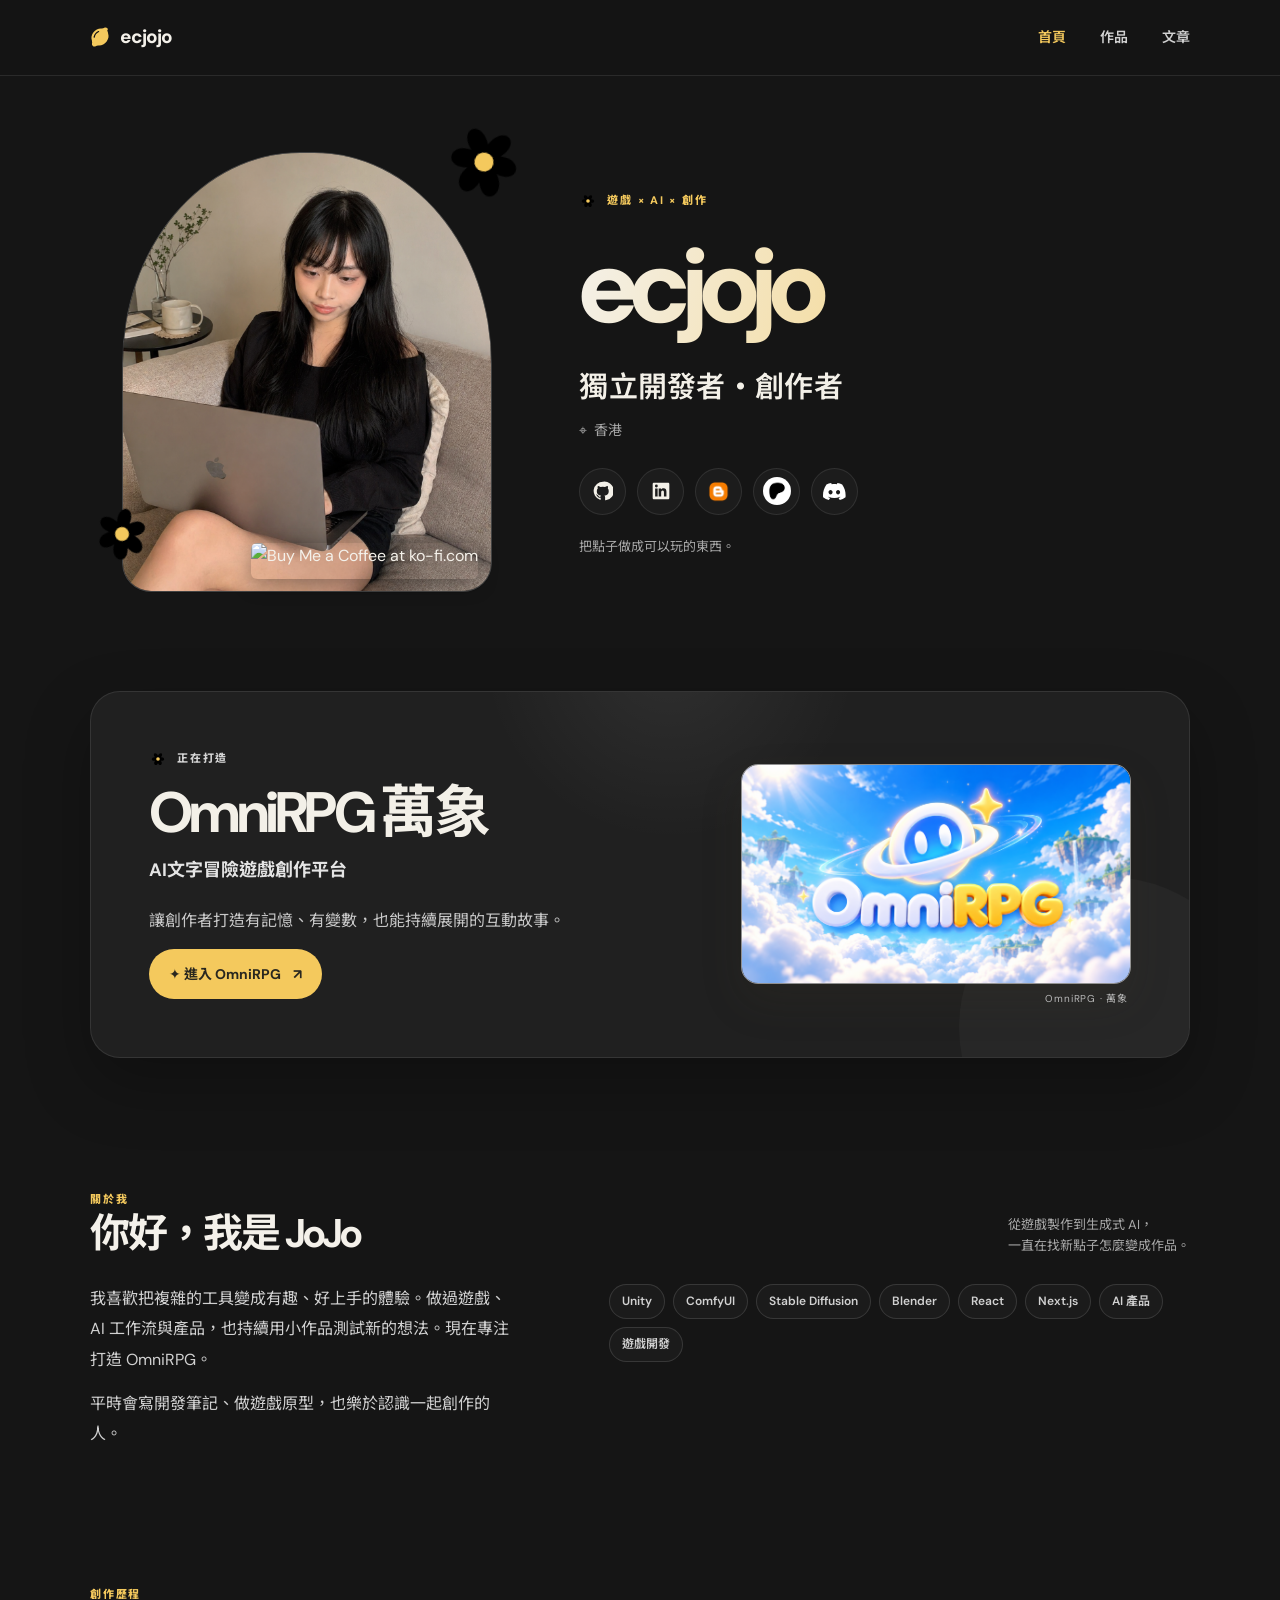
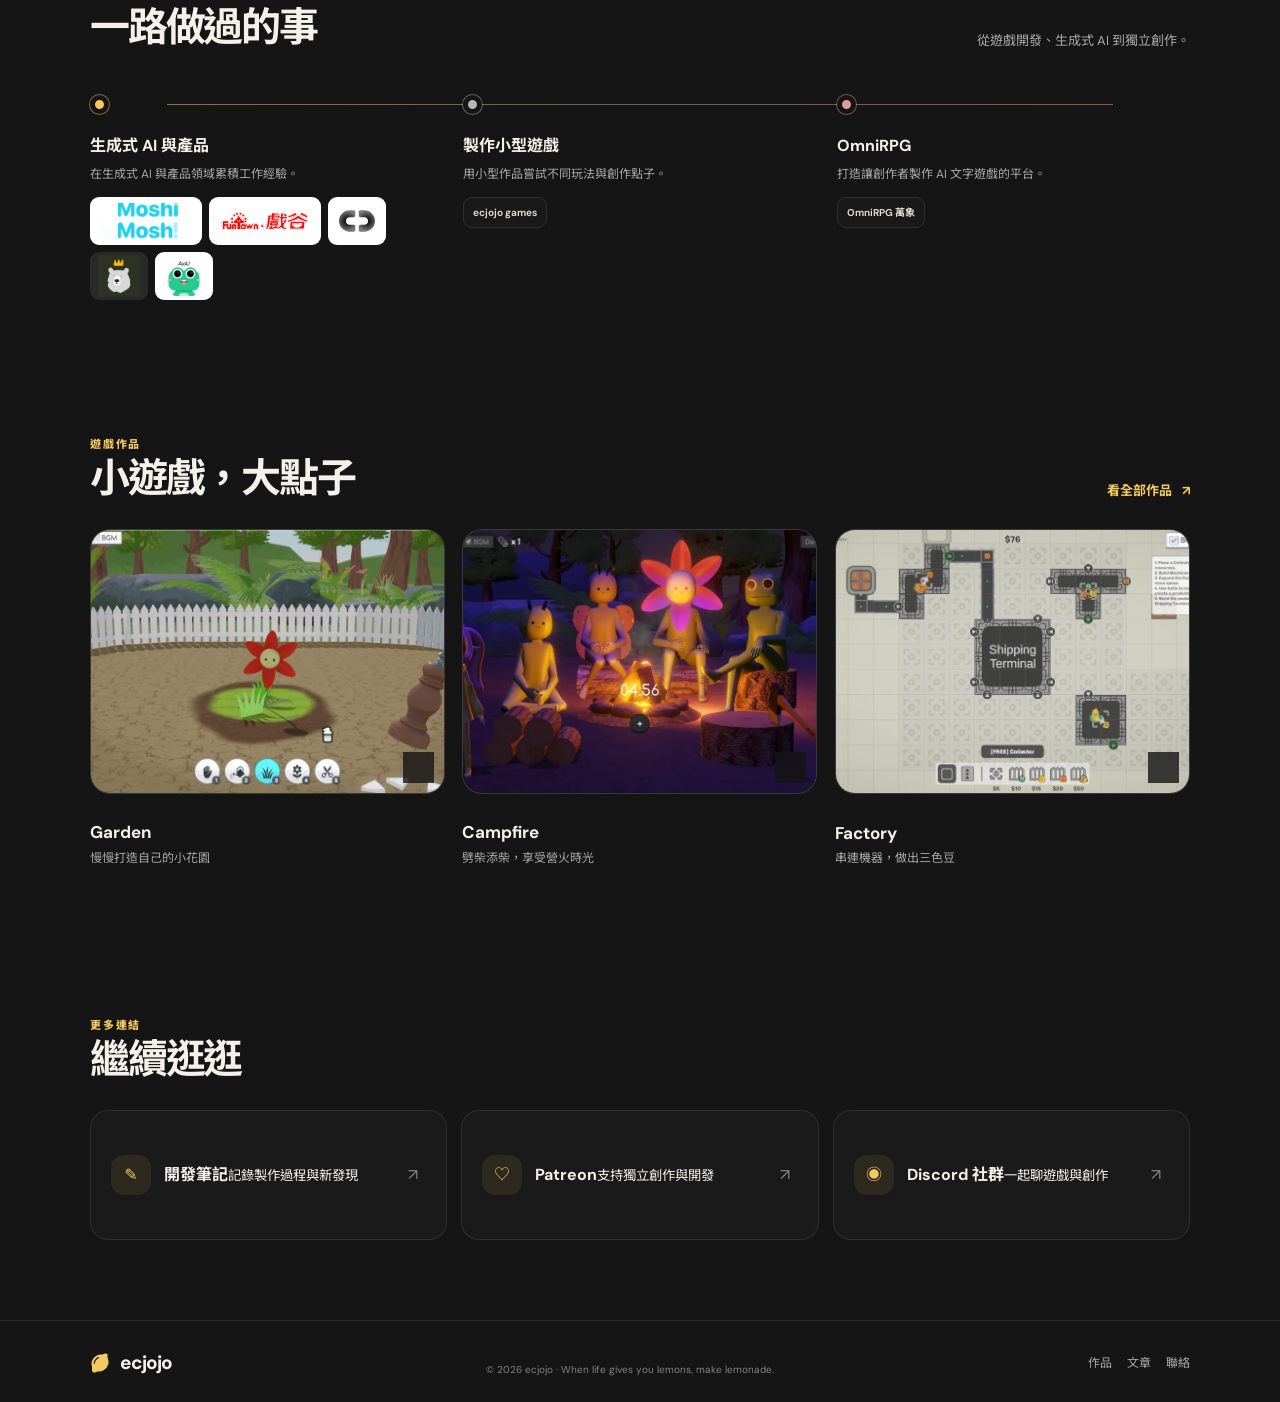
==== commit d60aa16b: "移除網站全局綠色色調" ====
--- a/index.html
+++ b/index.html
@@ -2,7 +2,7 @@
 <html lang="zh-Hant">
 <head>
   <meta charset="utf-8"><meta name="viewport" content="width=device-width, initial-scale=1">
-  <meta name="theme-color" content="#151612"><meta name="description" content="ecjojo 的個人網站，分享遊戲開發、生成式 AI 與 OmniRPG。">
+  <meta name="theme-color" content="#151515"><meta name="description" content="ecjojo 的個人網站，分享遊戲開發、生成式 AI 與 OmniRPG。">
   <meta property="og:title" content="ecjojo｜遊戲與 AI 創作"><meta property="og:description" content="做遊戲、做工具，也探索 AI 可以帶來什麼。">
   <title>ecjojo｜遊戲與 AI 創作</title><link rel="stylesheet" href="assets/site.css"><link rel="icon" href="assets/flower.svg" type="image/svg+xml">
   <script src="assets/site.js" defer></script>
--- a/assets/site.css
+++ b/assets/site.css
@@ -1,6 +1,6 @@
 @import url('https://fonts.googleapis.com/css2?family=DM+Sans:wght@400;500;600;700;800&family=Noto+Sans+TC:wght@400;500;600;700;800&display=swap');
 
-:root{color-scheme:dark;--bg:#151612;--bg-soft:#1b1c17;--panel:#22231d;--cream:#f3eee2;--cream-muted:#d8d0c0;--text:#f4f0e6;--muted:#aca99d;--line:#ffffff18;--gold:#f4c95d;--green:#a9bd82;--pink:#df9c98;--max:1100px;--sans:"DM Sans","Noto Sans TC",system-ui,sans-serif}
+:root{color-scheme:dark;--bg:#151515;--bg-soft:#1c1c1c;--panel:#242424;--cream:#f3f0e8;--cream-muted:#d1d1d1;--text:#f4f1ea;--muted:#a8a8a8;--line:#ffffff18;--gold:#f4c95d;--silver:#b7b7b7;--pink:#df9c98;--max:1100px;--sans:"DM Sans","Noto Sans TC",system-ui,sans-serif}
 *{box-sizing:border-box}
 html{scroll-behavior:smooth;scroll-padding-top:92px}
 body{margin:0;background:var(--bg);color:var(--text);font-family:var(--sans);font-size:16px;line-height:1.6;-webkit-font-smoothing:antialiased}
@@ -10,10 +10,10 @@
 a:focus-visible,button:focus-visible,input:focus-visible,textarea:focus-visible{outline:3px solid var(--gold);outline-offset:3px}
 button{font:inherit}
 .container{width:min(calc(100% - 40px),var(--max));margin-inline:auto}
-.site-header{height:76px;position:sticky;top:0;z-index:20;background:#151612ed;border-bottom:1px solid var(--line);backdrop-filter:blur(16px)}
+.site-header{height:76px;position:sticky;top:0;z-index:20;background:#151515ed;border-bottom:1px solid var(--line);backdrop-filter:blur(16px)}
 .header-inner{height:100%;display:flex;align-items:center;justify-content:space-between}
-.brand{display:inline-flex;align-items:center;gap:10px;font-weight:800;font-size:19px;letter-spacing:-.05em}
-.brand-mark{display:block;width:34px;height:34px;object-fit:contain;transform:rotate(-8deg)}
+.brand{display:inline-flex;align-items:center;gap:10px;font-weight:800;font-size:19px;letter-spacing:-.05em;flex:none}
+.brand-mark{display:block;width:20px;height:20px;object-fit:contain;transform:rotate(-8deg)}
 .desktop-nav{display:flex;align-items:center;gap:34px;color:var(--cream-muted);font-size:14px;font-weight:600}
 .desktop-nav a{transition:color .18s}
 .desktop-nav a:hover,.desktop-nav a[aria-current=page]{color:var(--gold)}
@@ -30,11 +30,11 @@
 .hero-kofi:focus-visible{outline:3px solid var(--gold);outline-offset:3px}
 .hero-flower{position:absolute;z-index:1;fill:none;stroke:var(--gold);stroke-width:2;stroke-linecap:round;stroke-linejoin:round}
 .hero-flower-a{width:96px;top:-38px;right:-40px;transform:rotate(13deg)}
-.hero-flower-b{width:70px;bottom:24px;left:-35px;stroke:var(--green);transform:rotate(-22deg)}
+.hero-flower-b{width:70px;bottom:24px;left:-35px;stroke:var(--silver);transform:rotate(-22deg)}
 .hero-copy{position:relative;padding-top:5px}
 .eyebrow{display:flex;align-items:center;gap:10px;margin:0;color:var(--gold);font-size:11px;font-weight:800;letter-spacing:.16em;text-transform:uppercase}
 .eyebrow-flower{width:18px;height:18px;fill:var(--pink)}
-.hero h1{margin:14px 0 -4px;font-size:clamp(64px,9vw,105px);font-weight:800;line-height:1;letter-spacing:-.075em}
+.hero h1{margin:14px 0 0;font-size:clamp(64px,9vw,105px);font-weight:800;line-height:1.2;letter-spacing:-.075em}
 .hero-role{font-size:clamp(21px,3vw,29px);font-weight:600;color:var(--cream);margin:14px 0 4px;letter-spacing:.01em}
 .hero-location{display:inline-flex;align-items:center;gap:7px;margin:4px 0 27px;color:var(--muted);font-size:14px}
 .hero-location svg{width:17px;height:17px;color:var(--pink)}
@@ -48,8 +48,8 @@
 .social-icon::after{content:attr(data-label);position:absolute;top:calc(100% + 8px);left:50%;translate:-50% -3px;padding:4px 8px;border-radius:6px;background:var(--cream);color:#222;font-size:11px;font-weight:700;white-space:nowrap;opacity:0;pointer-events:none;transition:.18s}
 .social-icon:hover::after,.social-icon:focus-visible::after{opacity:1;translate:-50% 0}
 .hero-note{font-size:13px;color:var(--muted);margin:22px 0 0}
-.flower-divider{display:flex;align-items:center;justify-content:center;gap:13px;color:var(--green);padding:8px 0}
-.flower-divider::before,.flower-divider::after{content:"";height:1px;width:min(14vw,145px);background:linear-gradient(90deg,transparent,#a9bd824d)}
+.flower-divider{display:flex;align-items:center;justify-content:center;gap:13px;color:var(--silver);padding:8px 0}
+.flower-divider::before,.flower-divider::after{content:"";height:1px;width:min(14vw,145px);background:linear-gradient(90deg,transparent,#b7b7b74d)}
 .flower-divider::after{transform:rotate(180deg)}
 .flower-divider svg{width:27px;height:27px;fill:none;stroke:currentColor;stroke-width:1.7;stroke-linecap:round;stroke-linejoin:round}
 .section{padding-block:68px}
@@ -83,10 +83,10 @@
 .story-content p{font-family:Georgia,serif;color:#696454;font-size:11px;line-height:1.8;margin:0 0 13px}
 .story-choices{display:grid;gap:7px}
 .story-choice{padding:8px 10px;border:1px solid #d7d1c2;border-radius:8px;color:#544f42;font-size:10px}
-.story-choice:first-child{background:#e9eddd;border-color:#c4cfaa}
+.story-choice:first-child{background:#e7e7e7;border-color:#c6c6c6}
 .preview-label{position:absolute;right:3px;bottom:-23px;color:#8e897b;font-size:10px;letter-spacing:.08em}
 .omni-card .preview-label{color:#b8b8b8}
-.story-sprig{position:absolute;width:63px;right:-28px;top:-30px;stroke:#738960;fill:none;stroke-width:2}
+.story-sprig{position:absolute;width:63px;right:-28px;top:-30px;stroke:#9b9b9b;fill:none;stroke-width:2}
 .about-grid{display:grid;grid-template-columns:.9fr 1.1fr;gap:44px;align-items:start}
 .about-copy{max-width:420px}
 .about-copy p{font-size:16px;line-height:1.9;color:var(--cream-muted);margin:0}
@@ -97,10 +97,10 @@
 .chips{display:flex;flex-wrap:wrap;gap:8px}
 .chip{border:1px solid #ffffff20;border-radius:999px;padding:7px 12px;background:#ffffff07;color:var(--cream-muted);font-size:12px;font-weight:600}
 .timeline{position:relative;display:grid;grid-template-columns:repeat(3,1fr);gap:20px;margin-top:34px}
-.timeline::before{content:"";position:absolute;left:7%;right:7%;top:19px;height:1px;background:linear-gradient(90deg,#f4c95d88,#a9bd8277,#df9c9888)}
+.timeline::before{content:"";position:absolute;left:7%;right:7%;top:19px;height:1px;background:linear-gradient(90deg,#f4c95d88,#b7b7b777,#df9c9888)}
 .timeline-item{position:relative;padding-top:48px}
 .timeline-dot{position:absolute;top:10px;left:0;width:19px;height:19px;border:5px solid var(--bg);border-radius:50%;background:var(--gold);box-shadow:0 0 0 1px #f4c95d77}
-.timeline-item:nth-child(2) .timeline-dot{background:var(--green);box-shadow:0 0 0 1px #a9bd8277}
+.timeline-item:nth-child(2) .timeline-dot{background:var(--silver);box-shadow:0 0 0 1px #b7b7b777}
 .timeline-item:nth-child(3) .timeline-dot{background:var(--pink);box-shadow:0 0 0 1px #df9c9877}
 .timeline-title{font-size:16px;font-weight:700;margin:0 0 6px}
 .timeline-desc{color:var(--muted);font-size:12px;margin:0 0 13px}
@@ -110,12 +110,12 @@
 .company-logo img{display:block;max-width:100%;max-height:100%;object-fit:contain}
 .company-logo-moshi img{width:100%;height:100%;max-width:none;max-height:none;object-fit:cover}
 .company-logo:nth-child(3){width:58px}
-.company-logo:nth-child(4){width:58px;padding:3px;border:0;background:#293024}
+.company-logo:nth-child(4){width:58px;padding:3px;border:0;background:#292929}
 .company-logo:nth-child(5){width:58px;padding:3px}
 .company-mark svg{width:14px;height:14px;stroke:var(--gold);fill:none;stroke-width:1.8}
 .games-grid{display:grid;grid-template-columns:repeat(3,minmax(0,1fr));gap:17px}
 .game-card{min-width:0}
-.game-art{display:block;overflow:hidden;position:relative;aspect-ratio:1.34;border-radius:20px;background:#25271e;border:1px solid #ffffff18}
+.game-art{display:block;overflow:hidden;position:relative;aspect-ratio:1.34;border-radius:20px;background:#252525;border:1px solid #ffffff18}
 .game-art img{width:100%;height:100%;object-fit:cover;transition:transform .35s}
 .game-card:hover .game-art img{transform:scale(1.025)}
 .game-meta{padding:12px 2px 0}
@@ -133,14 +133,14 @@
 .outbound-icon svg{width:21px;height:21px;stroke:currentColor;fill:none;stroke-width:1.7}
 .outbound-copy strong{display:block;font-size:15px}
 .outbound-copy span{display:block;color:var(--muted);font-size:11px;margin-top:3px}
-.outbound-arrow{color:#858577}
+.outbound-arrow{color:#858585}
 .site-footer{border-top:1px solid var(--line);padding:27px 0 24px}
 .footer-main{display:flex;align-items:center;justify-content:space-between;gap:20px}
 .footer-brand{display:flex;align-items:center;gap:9px;font-size:15px;font-weight:800}
-.footer-brand svg{width:22px;height:22px;stroke:var(--green);fill:none;stroke-width:1.7}
+.footer-brand svg{width:22px;height:22px;stroke:var(--silver);fill:none;stroke-width:1.7}
 .footer-links{display:flex;flex-wrap:wrap;gap:15px;color:var(--muted);font-size:12px}
 .footer-links a:hover{color:var(--gold)}
-.copyright{font-size:10px;color:#828277;text-align:right;margin:13px 0 0}
+.copyright{font-size:10px;color:#828282;text-align:right;margin:13px 0 0}
 
 /* Inner pages */
 .page-intro{padding:66px 0 35px}
@@ -153,7 +153,7 @@
 .project-grid{display:block}
 .is-masonry{--masonry-columns:3;--masonry-gap:17px;position:relative}
 .is-masonry>.project-card{position:absolute;top:0;left:0;display:block;width:calc((100% - 34px)/3);min-width:0;margin:0}
-.project-image{display:block;overflow:hidden;border-radius:18px;background:#24251e;border:1px solid var(--line);position:relative}
+.project-image{display:block;overflow:hidden;border-radius:18px;background:#242424;border:1px solid var(--line);position:relative}
 .project-image img{display:block;width:100%;height:auto;object-fit:contain;transition:transform .35s}
 .project-card:hover .project-image img{transform:scale(1.04)}
 .project-info{display:flex;align-items:start;justify-content:space-between;gap:12px;padding:10px 1px}
@@ -162,22 +162,27 @@
 .project-info>span{display:flex;flex-direction:column;min-width:0}
 .project-info strong{font-size:15px;line-height:1.4;margin:3px 0}
 .project-info>span>span:last-child{font-size:11px;line-height:1.5;color:var(--muted);overflow-wrap:anywhere}
-.project-kind{font-size:10px;color:var(--green)}
-.art-arrow{position:absolute;right:10px;bottom:10px;display:grid;place-items:center;width:31px;height:31px;border-radius:50%;background:#151612cc;color:var(--text);font-size:16px;backdrop-filter:blur(8px)}
+.project-kind{font-size:10px;color:var(--silver)}
+.art-arrow{position:absolute;right:10px;bottom:10px;display:grid;place-items:center;width:31px;height:31px;border-radius:50%;background:#151515cc;color:var(--text);font-size:16px;backdrop-filter:blur(8px)}
 .project-info>a{color:var(--gold);font-size:17px;padding:0 3px}
 .articles-list{display:grid;grid-template-columns:repeat(2,minmax(0,1fr));gap:16px;padding:0 0 85px}
-.article-card{overflow:hidden;background:#ffffff07;border:1px solid var(--line);border-radius:18px;transition:transform .2s,border-color .2s}
-.article-card:hover{transform:translateY(-3px);border-color:#f4c95d66}
-.article-cover{display:block;aspect-ratio:1.8;background:var(--panel);overflow:hidden}
-.article-cover img{width:100%;height:100%;object-fit:cover}
-.article-copy{padding:17px}
-.article-date{font-size:10px;color:var(--green);font-weight:700}
+.article-card{overflow:hidden;background:#ffffff07;border:1px solid var(--line);border-radius:18px;transition:transform .2s}
+.article-card:hover{transform:translateY(-3px)}
+.articles-list:has(.article-card:only-child){grid-template-columns:minmax(0,1fr)}
+.article-card:only-child{display:block;min-height:0;width:100%;max-width:760px;margin-inline:auto;background:linear-gradient(115deg,#ffffff0a,#ffffff03)}
+.article-card:only-child .article-copy{display:block;padding:clamp(24px,5vw,46px)}
+.article-card:only-child .article-copy h2{font-size:clamp(25px,3.3vw,38px);line-height:1.3;letter-spacing:-.035em;margin:13px 0}
+.article-read{display:inline-flex;align-items:center;gap:10px;margin-top:22px;color:var(--gold);font-size:13px;font-weight:700}
+.article-read span{font-size:18px;transition:transform .2s}
+.article-card:hover .article-read span{transform:translate(3px,-3px)}
+.article-copy{display:block;padding:17px}
+.article-date{font-size:10px;color:var(--silver);font-weight:700}
 .article-copy h2{font-size:19px;line-height:1.45;margin:6px 0}
 .article-copy p{font-size:12px;line-height:1.7;color:var(--muted);margin:0}
 .tag-list{display:flex;flex-wrap:wrap;gap:6px;margin-top:12px}
 .tag-list span{border-radius:99px;background:#f4c95d16;color:#ddc67e;padding:3px 8px;font-size:10px}
 .empty-state{padding:50px 22px;border:1px dashed #ffffff2c;border-radius:18px;text-align:center;color:var(--muted);margin-bottom:80px}
-.empty-state svg{width:34px;height:34px;stroke:var(--green);fill:none;stroke-width:1.5;margin:0 auto 10px}
+.empty-state svg{width:34px;height:34px;stroke:var(--silver);fill:none;stroke-width:1.5;margin:0 auto 10px}
 .empty-state h2{margin:0 0 5px;color:var(--cream);font-size:18px}
 .empty-state p{margin:0;font-size:12px}
 .article-page{max-width:760px;margin:0 auto;padding:57px 0 90px}
@@ -203,7 +208,7 @@
  .site-header{height:68px}
  .menu-toggle{display:grid}
  .desktop-nav{display:none}
- .mobile-nav{position:absolute;display:grid;gap:4px;top:68px;left:0;right:0;padding:9px 18px 15px;background:#151612f7;border-bottom:1px solid var(--line);opacity:0;visibility:hidden;transform:translateY(-6px);transition:opacity .18s,transform .18s,visibility .18s}
+ .mobile-nav{position:absolute;display:grid;gap:4px;top:68px;left:0;right:0;padding:9px 18px 15px;background:#151515f7;border-bottom:1px solid var(--line);opacity:0;visibility:hidden;transform:translateY(-6px);transition:opacity .18s,transform .18s,visibility .18s}
  .mobile-nav.is-open{opacity:1;visibility:visible;transform:translateY(0)}
  .mobile-nav a{display:flex;align-items:center;min-height:48px;padding:0 12px;border-radius:11px;color:var(--cream-muted);font-size:14px;font-weight:600}
  .mobile-nav a:hover,.mobile-nav a[aria-current=page]{background:#ffffff0b;color:var(--gold)}
@@ -234,7 +239,7 @@
  .about-copy p{font-size:15px}
  .skill-groups{gap:16px}
  .timeline{grid-template-columns:1fr;gap:0;margin:24px 0 0 7px;padding-left:26px}
- .timeline::before{left:8px;right:auto;top:11px;bottom:12px;width:1px;height:auto;background:linear-gradient(180deg,#f4c95d88,#a9bd8277,#df9c9888)}
+ .timeline::before{left:8px;right:auto;top:11px;bottom:12px;width:1px;height:auto;background:linear-gradient(180deg,#f4c95d88,#b7b7b777,#df9c9888)}
  .timeline-item{padding:0 0 25px 17px}
  .timeline-item:last-child{padding-bottom:0}
  .timeline-dot{left:-26px;top:2px;width:18px;height:18px}
@@ -260,6 +265,8 @@
  .project-image{border-radius:13px}
  .project-info{padding:5px 0}
  .articles-list{grid-template-columns:1fr;padding-bottom:55px}
+ .article-card:only-child .article-copy{padding:22px}
+ .article-card:only-child .article-copy h2{font-size:25px}
  .article-page{padding:39px 0 62px}
  .prose{font-size:16px;line-height:1.9}
 }
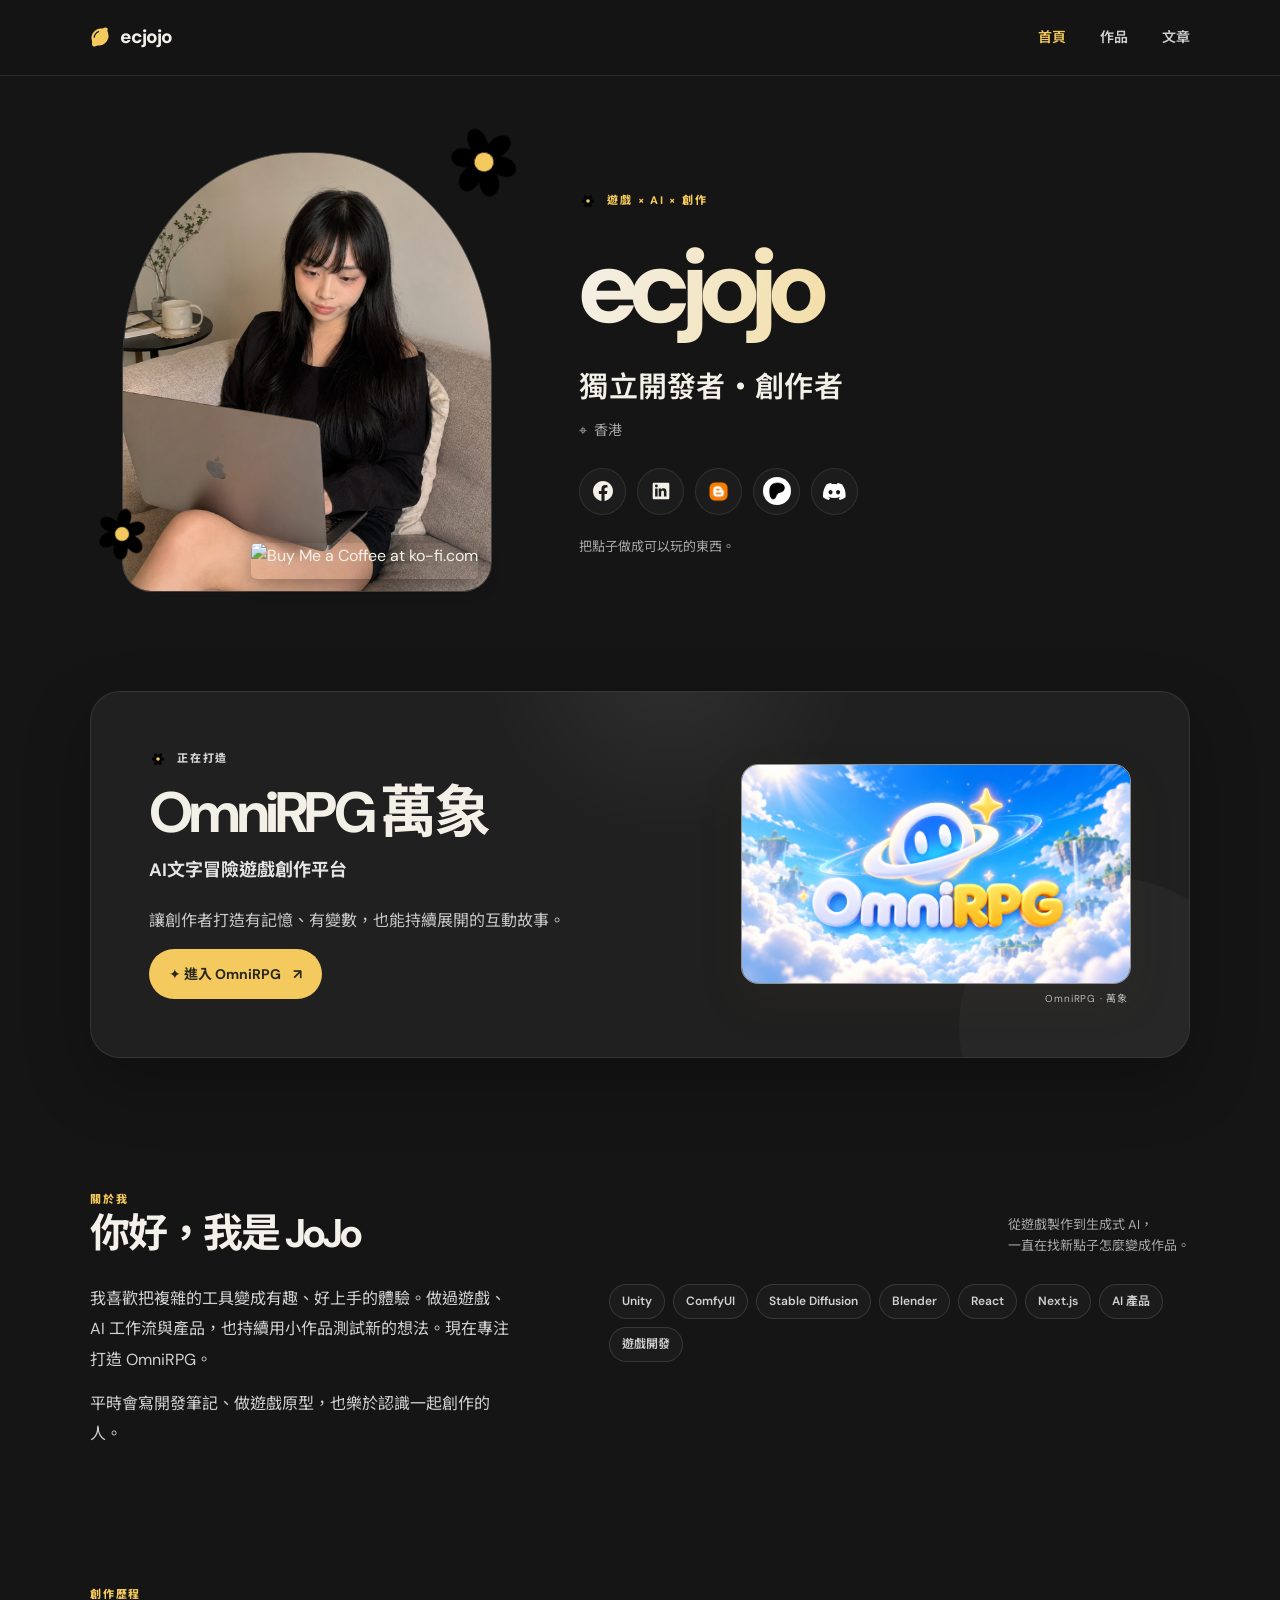
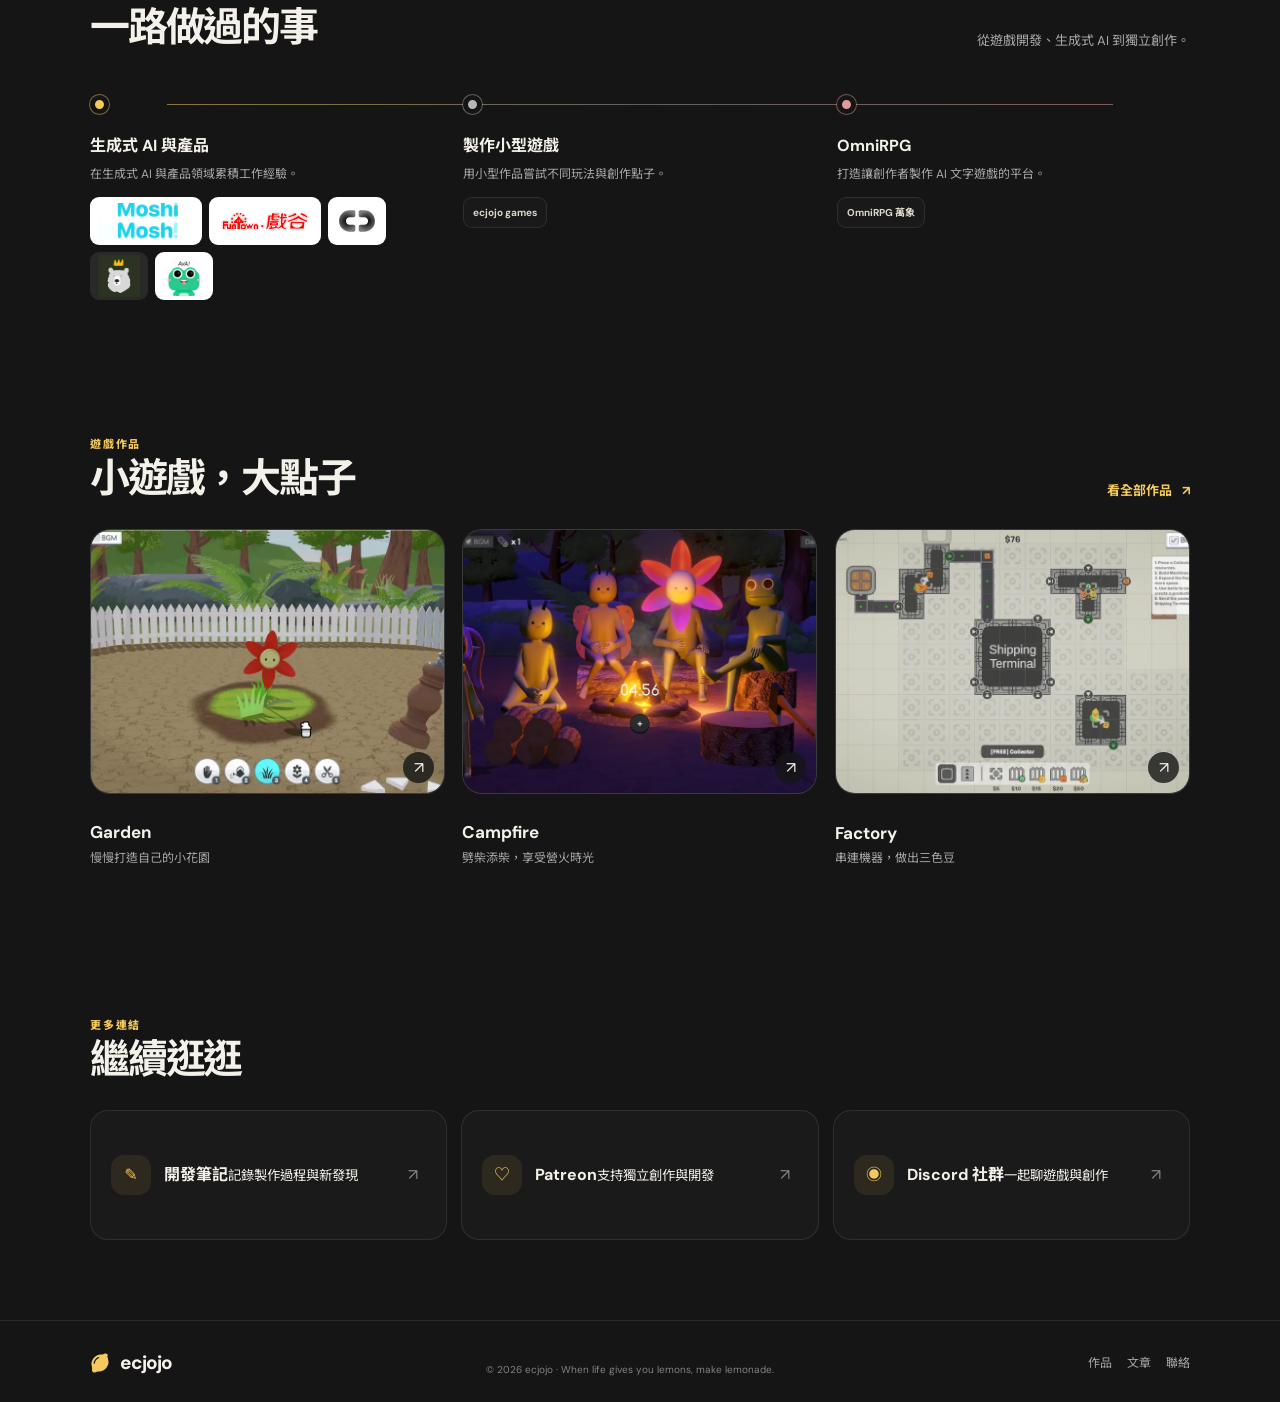
==== commit 86fecfdc: "Merge branch 'main' of https://github.com/heiume/heiume.github.io" ====
--- a/index.html
+++ b/index.html
@@ -19,7 +19,7 @@
       <div class="hero-art reveal"><img class="hero-photo" src="img/home_work_3.png" alt="JoJo 使用電腦創作"><img class="hero-flower hero-flower-a" src="assets/flower.svg" alt=""><img class="hero-flower hero-flower-b" src="assets/flower.svg" alt=""><a class="hero-kofi" href="https://ko-fi.com/C0C7D0QCM" target="_blank" rel="noopener noreferrer" aria-label="在 Ko-fi 支持 ecjojo" title="Ko-fi"><img height="36" style="border:0;height:36px" src="https://storage.ko-fi.com/cdn/kofi6.png?v=6" alt="Buy Me a Coffee at ko-fi.com"></a></div>
       <div class="hero-copy reveal"><p class="eyebrow"><img class="eyebrow-flower" src="assets/flower.svg" alt="">遊戲 × AI × 創作</p><h1>ecjojo</h1><p class="hero-role">獨立開發者・創作者</p><p class="hero-location"><span aria-hidden="true">⌖</span> 香港</p>
         <nav class="social-icons" aria-label="社群連結">
-          <a class="social-icon" href="https://github.com/ecjojo" target="_blank" rel="noopener noreferrer" aria-label="GitHub" title="GitHub" data-label="GitHub"><svg viewBox="0 0 24 24" aria-hidden="true"><path fill="currentColor" d="M12 .8a11.2 11.2 0 0 0-3.54 21.83c.56.1.77-.24.77-.54v-2.1c-3.14.68-3.8-1.33-3.8-1.33-.51-1.3-1.25-1.65-1.25-1.65-1.02-.7.08-.69.08-.69 1.13.08 1.73 1.16 1.73 1.16 1 .1.82 2.04 3.02 1.53.1-.72.4-1.2.71-1.48-2.5-.28-5.13-1.25-5.13-5.56 0-1.23.44-2.23 1.16-3.01-.12-.28-.5-1.43.11-2.98 0 0 .94-.3 3.08 1.15a10.7 10.7 0 0 1 5.6 0c2.14-1.45 3.08-1.15 3.08-1.15.61 1.55.23 2.7.12 2.98.72.78 1.15 1.78 1.15 3.01 0 4.32-2.63 5.27-5.14 5.55.4.35.77 1.03.77 2.08v3.08c0 .3.2.65.78.54A11.2 11.2 0 0 0 12 .8Z"/></svg></a>
+          <a class="social-icon" href="https://www.facebook.com/chauyihei" target="_blank" rel="noopener noreferrer" aria-label="Facebook" title="FB" data-label="FB"><svg viewBox="0 0 24 24" aria-hidden="true"><path fill="currentColor" d="M24 12.073C24 5.405 18.627 0 12 0S0 5.405 0 12.073c0 6.026 4.388 11.021 10.125 11.927v-8.437H7.078v-3.49h3.047V9.413c0-3.025 1.792-4.697 4.533-4.697 1.312 0 2.686.236 2.686.236v2.971h-1.514c-1.49 0-1.955.931-1.955 1.887v2.263h3.328l-.532 3.49h-2.796V24C19.612 23.094 24 18.099 24 12.073Z"/></svg></a>
           <a class="social-icon" href="https://www.linkedin.com/in/ecjojo/" target="_blank" rel="noopener noreferrer" aria-label="LinkedIn" title="LinkedIn" data-label="LinkedIn"><svg viewBox="0 0 24 24" aria-hidden="true"><path fill="currentColor" d="M20.45 2H3.55C2.7 2 2 2.67 2 3.5v17c0 .83.7 1.5 1.55 1.5h16.9c.85 0 1.55-.67 1.55-1.5v-17c0-.83-.7-1.5-1.55-1.5ZM7.93 18.5H4.96V9h2.97v9.5ZM6.45 7.7a1.72 1.72 0 1 1 0-3.44 1.72 1.72 0 0 1 0 3.44Zm12.05 10.8h-2.97v-4.62c0-1.1-.02-2.52-1.54-2.52-1.54 0-1.78 1.2-1.78 2.44v4.7H9.24V9h2.85v1.3h.04c.4-.75 1.37-1.54 2.82-1.54 3.02 0 3.58 1.99 3.58 4.58v5.16Z"/></svg></a>
           <a class="social-icon" href="https://ecjojo.blogspot.com/" target="_blank" rel="noopener noreferrer" aria-label="Blogger 日記" title="Blogger" data-label="Blogger"><img class="social-logo social-logo-blogger" src="assets/social/blogger.png" alt=""></a>
           <a class="social-icon" href="https://www.patreon.com/c/ecjojoDev" target="_blank" rel="noopener noreferrer" aria-label="Patreon" title="Patreon" data-label="Patreon"><img class="social-logo social-logo-patreon" src="assets/social/patreon.png" alt=""></a>
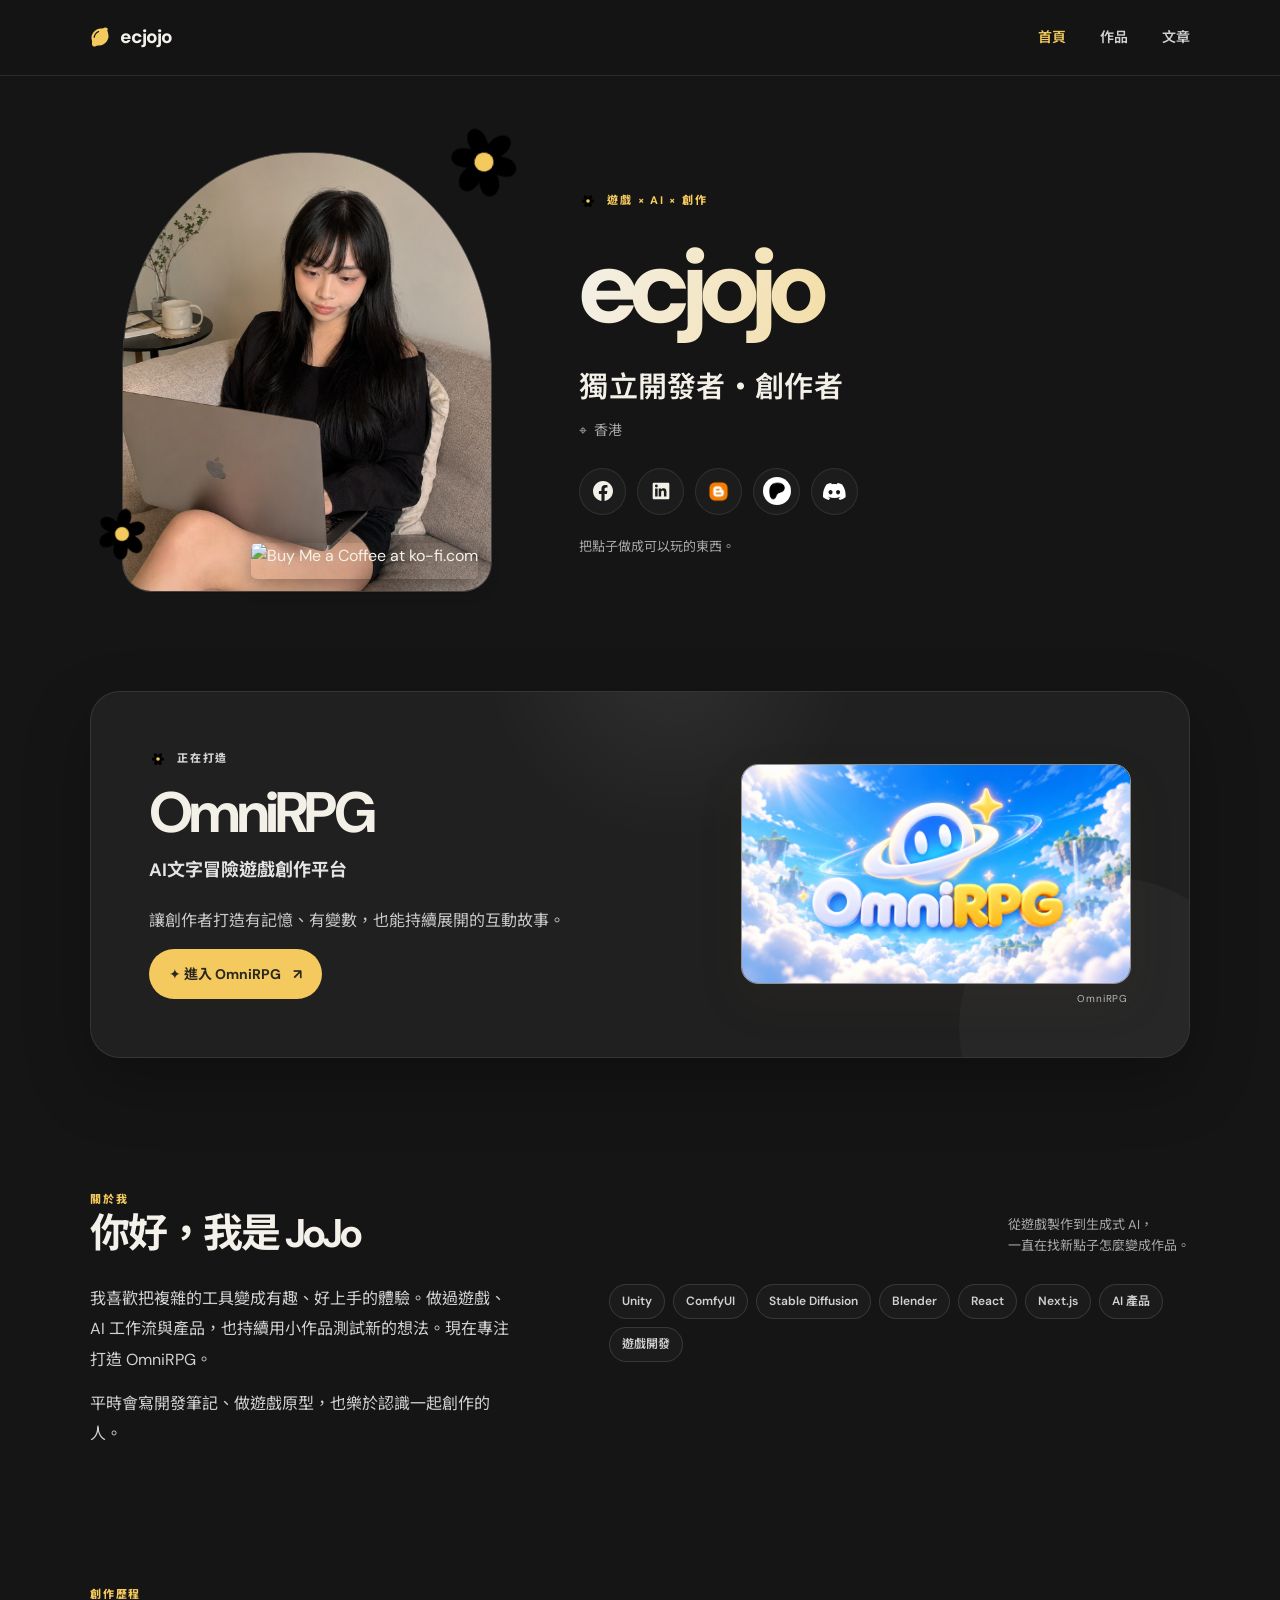
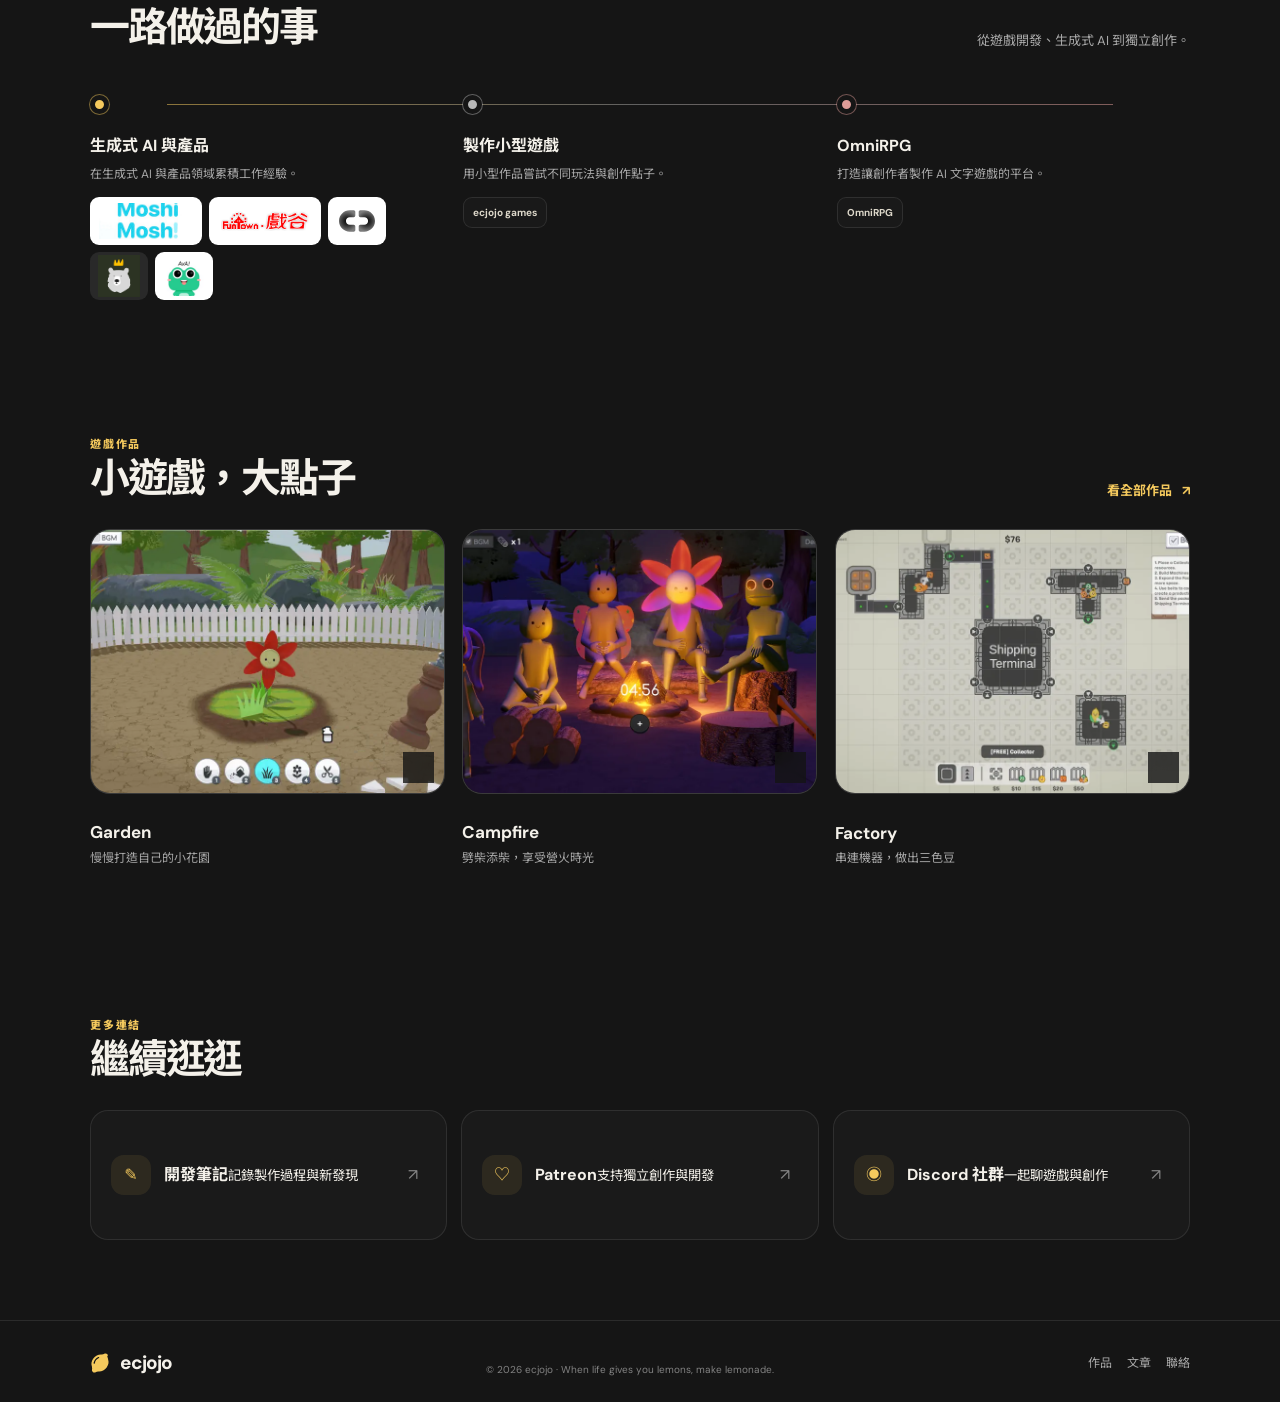
==== commit 8967a85b: "cc" ====
--- a/index.html
+++ b/index.html
@@ -28,8 +28,8 @@
       </div>
     </section>
     <section class="container featured section" aria-labelledby="omni-title"><div class="omni-card reveal">
-      <div class="omni-copy"><p class="eyebrow"><img class="eyebrow-flower" src="assets/flower.svg" alt="">正在打造</p><h2 class="omni-title" id="omni-title">OmniRPG <span>萬象</span></h2><p class="omni-lead">AI文字冒險遊戲創作平台</p><p class="omni-description">讓創作者打造有記憶、有變數，也能持續展開的互動故事。</p><a class="button button-primary" href="https://omnirpg.cc/" target="_blank" rel="noopener noreferrer">✦ 進入 OmniRPG <span aria-hidden="true">↗</span></a></div>
-      <div class="story-preview tilt-card"><img src="assets/omnirpg.png" alt="OmniRPG 萬象品牌圖：藍天雲海間的環形星球角色與 OmniRPG 標誌" loading="lazy"><span class="preview-label">OmniRPG · 萬象</span></div>
+      <div class="omni-copy"><p class="eyebrow"><img class="eyebrow-flower" src="assets/flower.svg" alt="">正在打造</p><h2 class="omni-title" id="omni-title">OmniRPG </h2><p class="omni-lead">AI文字冒險遊戲創作平台</p><p class="omni-description">讓創作者打造有記憶、有變數，也能持續展開的互動故事。</p><a class="button button-primary" href="https://omnirpg.cc/" target="_blank" rel="noopener noreferrer">✦ 進入 OmniRPG <span aria-hidden="true">↗</span></a></div>
+      <div class="story-preview tilt-card"><img src="assets/omnirpg.png" alt="OmniRPG 品牌圖：藍天雲海間的環形星球角色與 OmniRPG 標誌" loading="lazy"><span class="preview-label">OmniRPG </span></div>
     </div></section>
     <section class="section about-section"><div class="container"><div class="section-head reveal"><div><p class="eyebrow">關於我</p><h2 class="section-title">你好，我是 JoJo</h2></div><p class="section-subtitle">從遊戲製作到生成式 AI，<br>一直在找新點子怎麼變成作品。</p></div>
       <div class="about-grid"><div class="about-copy reveal"><p>我喜歡把複雜的工具變成有趣、好上手的體驗。做過遊戲、AI 工作流與產品，也持續用小作品測試新的想法。現在專注打造 OmniRPG。</p><p>平時會寫開發筆記、做遊戲原型，也樂於認識一起創作的人。</p></div><div class="skill-groups reveal" aria-label="專業技能"><div class="chips"><span class="chip">Unity</span><span class="chip">ComfyUI</span><span class="chip">Stable Diffusion</span><span class="chip">Blender</span><span class="chip">React</span><span class="chip">Next.js</span><span class="chip">AI 產品</span><span class="chip">遊戲開發</span></div></div></div>
@@ -37,7 +37,7 @@
     <section class="section timeline-section"><div class="container"><div class="section-head reveal"><div><p class="eyebrow">創作歷程</p><h2 class="section-title">一路做過的事</h2></div><p class="section-subtitle">從遊戲開發、生成式 AI 到獨立創作。</p></div><div class="timeline">
       <article class="timeline-item reveal"><span class="timeline-dot"></span><h3 class="timeline-title">生成式 AI 與產品</h3><p class="timeline-desc">在生成式 AI 與產品領域累積工作經驗。</p><div class="company-marks" aria-label="曾任職公司"><span class="company-mark company-logo company-logo-moshi" title="Moshi Mosh AI"><img src="assets/companies/moshi-mosh-ai.png" alt="Moshi Mosh AI"></span><span class="company-mark company-logo" title="戲谷"><img src="assets/companies/funtown.png" alt="戲谷 FunTown"></span><span class="company-mark company-logo" title="Comfy Deploy"><img src="assets/companies/comfydeploy.svg" alt="Comfy Deploy"></span><span class="company-mark company-logo" title="Mighty Bear Games"><img src="assets/companies/mighty-bear-games.png" alt="Mighty Bear Games"></span><span class="company-mark company-logo" title="Avatech AI"><img src="assets/companies/avatech-ai.png" alt="Avatech AI"></span></div></article>
       <article class="timeline-item reveal"><span class="timeline-dot"></span><h3 class="timeline-title">製作小型遊戲</h3><p class="timeline-desc">用小型作品嘗試不同玩法與創作點子。</p><div class="company-marks"><span class="company-mark">ecjojo games</span></div></article>
-      <article class="timeline-item reveal"><span class="timeline-dot"></span><h3 class="timeline-title">OmniRPG</h3><p class="timeline-desc">打造讓創作者製作 AI 文字遊戲的平台。</p><div class="company-marks"><span class="company-mark">OmniRPG 萬象</span></div></article>
+      <article class="timeline-item reveal"><span class="timeline-dot"></span><h3 class="timeline-title">OmniRPG</h3><p class="timeline-desc">打造讓創作者製作 AI 文字遊戲的平台。</p><div class="company-marks"><span class="company-mark">OmniRPG</span></div></article>
     </div></div></section>
     <section class="section games-section"><div class="container"><div class="section-head reveal"><div><p class="eyebrow">遊戲作品</p><h2 class="section-title">小遊戲，大點子</h2></div><a class="text-link" href="projects/">看全部作品 <span aria-hidden="true">↗</span></a></div>
       <div class="games-grid">
